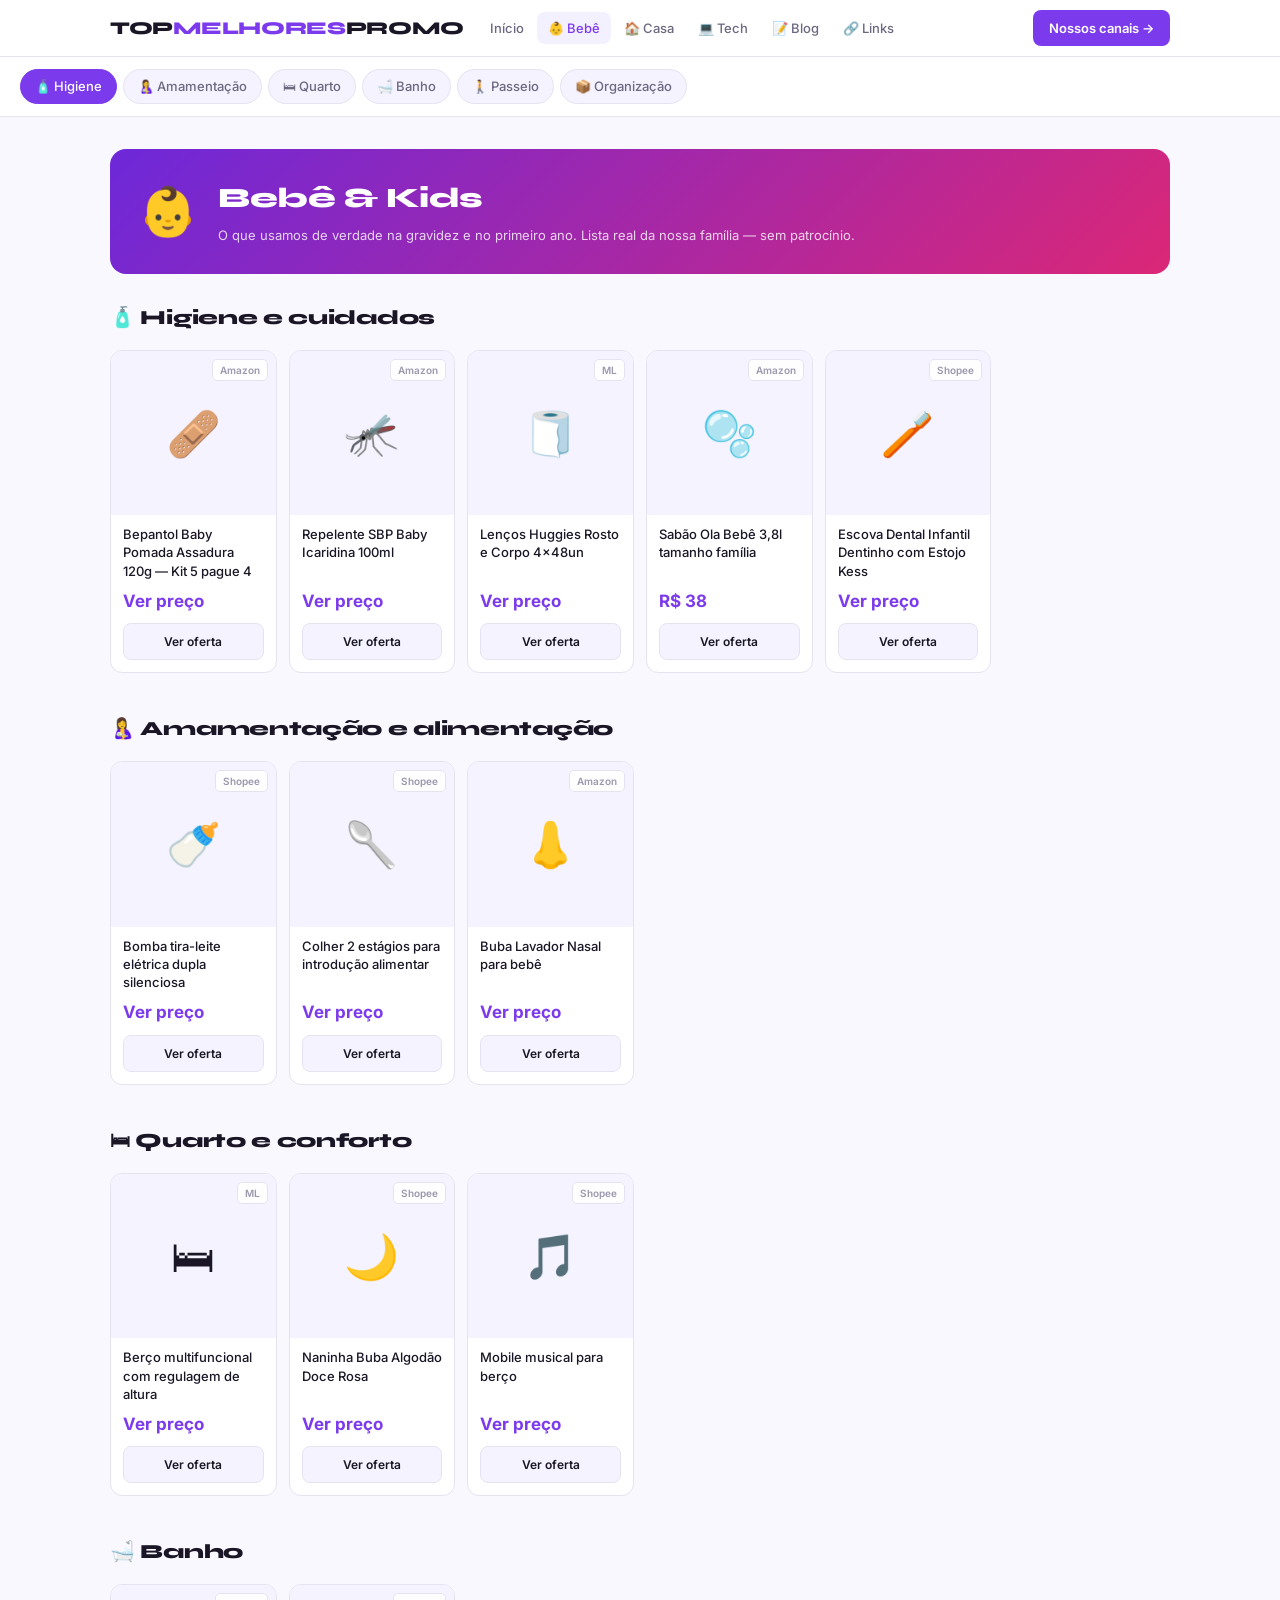
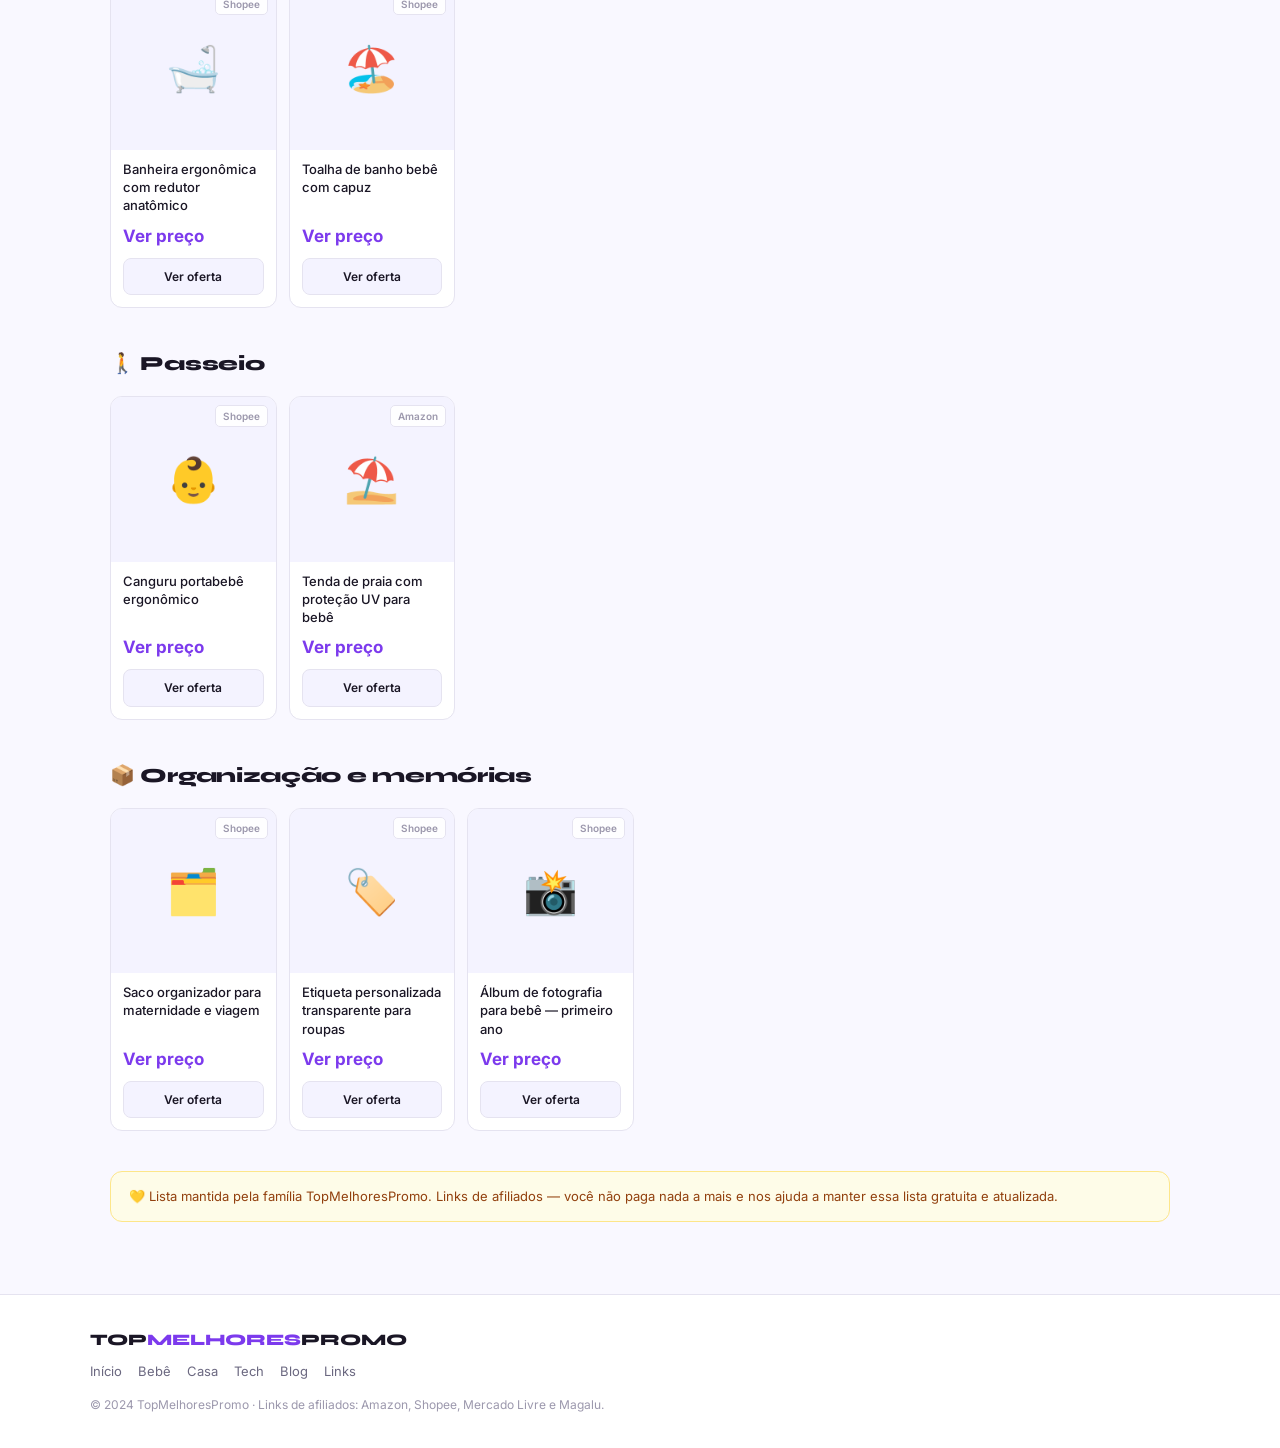
==== pages/baby.html @ 05510f20 "alterado alterado" ====
<!DOCTYPE html>
<html lang="pt-BR">
<head>
  <meta charset="UTF-8">
  <meta name="viewport" content="width=device-width, initial-scale=1.0">
  <title>Bebê &amp; Kids — TopMelhoresPromo</title>
  <meta name="description" content="Lista completa de produtos para bebê e crianças. O que usamos no primeiro ano — higiene, alimentação, quarto, passeio e mais com links de afiliados.">
  <link rel="canonical" href="https://topmelhorespromo.com.br/pages/baby.html">
  <link rel="stylesheet" href="../css/style.css">
</head>
<body>

<nav class="nav">
  <div class="nav-inner">
    <a href="../index.html" class="nav-logo">TOP<span>MELHORES</span>PROMO</a>
    <div class="nav-links">
      <a href="../index.html">Início</a>
      <a href="baby.html" class="active">👶 Bebê</a>
      <a href="casa.html">🏠 Casa</a>
      <a href="tech.html">💻 Tech</a>
      <a href="blog.html">📝 Blog</a>
      <a href="links.html">🔗 Links</a>
    </div>
    <div class="nav-spacer"></div>
    <a href="links.html" class="nav-cta">Nossos canais →</a>
  </div>
</nav>

<div class="segs">
  <a href="#higiene" class="seg on">🧴 Higiene</a>
  <a href="#amamentacao" class="seg">🤱 Amamentação</a>
  <a href="#quarto" class="seg">🛏 Quarto</a>
  <a href="#banho" class="seg">🛁 Banho</a>
  <a href="#passeio" class="seg">🚶 Passeio</a>
  <a href="#organizacao" class="seg">📦 Organização</a>
</div>

<main class="main">

  <div class="seg-banner" style="background:linear-gradient(135deg,#6d28d9,#db2777)">
    <div class="seg-banner-icon">👶</div>
    <div>
      <h1>Bebê &amp; Kids</h1>
      <p>O que usamos de verdade na gravidez e no primeiro ano. Lista real da nossa família — sem patrocínio.</p>
    </div>
  </div>

  <div id="higiene" class="sec-head"><h2 class="sec-title">🧴 Higiene e cuidados</h2></div>
  <div class="pgrid">
    <div class="pcard"><div class="pcard-img">🩹<span class="badge-mk">Amazon</span></div><div class="pcard-body"><div class="pcard-name">Bepantol Baby Pomada Assadura 120g — Kit 5 pague 4</div><div class="pcard-prices"><span class="pcard-price">Ver preço</span></div><a class="pcard-btn" href="LINK_AFILIADO_BEPANTOL" target="_blank" rel="nofollow sponsored">Ver oferta</a></div></div>
    <div class="pcard"><div class="pcard-img">🦟<span class="badge-mk">Amazon</span></div><div class="pcard-body"><div class="pcard-name">Repelente SBP Baby Icaridina 100ml</div><div class="pcard-prices"><span class="pcard-price">Ver preço</span></div><a class="pcard-btn" href="LINK_AFILIADO_SBP" target="_blank" rel="nofollow sponsored">Ver oferta</a></div></div>
    <div class="pcard"><div class="pcard-img">🧻<span class="badge-mk">ML</span></div><div class="pcard-body"><div class="pcard-name">Lenços Huggies Rosto e Corpo 4x48un</div><div class="pcard-prices"><span class="pcard-price">Ver preço</span></div><a class="pcard-btn" href="LINK_AFILIADO_HUGGIES" target="_blank" rel="nofollow sponsored">Ver oferta</a></div></div>
    <div class="pcard"><div class="pcard-img">🫧<span class="badge-mk">Amazon</span></div><div class="pcard-body"><div class="pcard-name">Sabão Ola Bebê 3,8l tamanho família</div><div class="pcard-prices"><span class="pcard-price">R$ 38</span></div><a class="pcard-btn" href="https://www.amazon.com.br/dp/B09GV1QKT6" target="_blank" rel="nofollow sponsored">Ver oferta</a></div></div>
    <div class="pcard"><div class="pcard-img">🪥<span class="badge-mk">Shopee</span></div><div class="pcard-body"><div class="pcard-name">Escova Dental Infantil Dentinho com Estojo Kess</div><div class="pcard-prices"><span class="pcard-price">Ver preço</span></div><a class="pcard-btn" href="LINK_AFILIADO_ESCOVA" target="_blank" rel="nofollow sponsored">Ver oferta</a></div></div>
  </div>

  <div id="amamentacao" class="sec-head" style="margin-top:8px"><h2 class="sec-title">🤱 Amamentação e alimentação</h2></div>
  <div class="pgrid">
    <div class="pcard"><div class="pcard-img">🍼<span class="badge-mk">Shopee</span></div><div class="pcard-body"><div class="pcard-name">Bomba tira-leite elétrica dupla silenciosa</div><div class="pcard-prices"><span class="pcard-price">Ver preço</span></div><a class="pcard-btn" href="LINK_AFILIADO_BOMBA" target="_blank" rel="nofollow sponsored">Ver oferta</a></div></div>
    <div class="pcard"><div class="pcard-img">🥄<span class="badge-mk">Shopee</span></div><div class="pcard-body"><div class="pcard-name">Colher 2 estágios para introdução alimentar</div><div class="pcard-prices"><span class="pcard-price">Ver preço</span></div><a class="pcard-btn" href="LINK_AFILIADO_COLHER" target="_blank" rel="nofollow sponsored">Ver oferta</a></div></div>
    <div class="pcard"><div class="pcard-img">👃<span class="badge-mk">Amazon</span></div><div class="pcard-body"><div class="pcard-name">Buba Lavador Nasal para bebê</div><div class="pcard-prices"><span class="pcard-price">Ver preço</span></div><a class="pcard-btn" href="LINK_AFILIADO_BUBA" target="_blank" rel="nofollow sponsored">Ver oferta</a></div></div>
  </div>

  <div id="quarto" class="sec-head" style="margin-top:8px"><h2 class="sec-title">🛏 Quarto e conforto</h2></div>
  <div class="pgrid">
    <div class="pcard"><div class="pcard-img">🛏<span class="badge-mk">ML</span></div><div class="pcard-body"><div class="pcard-name">Berço multifuncional com regulagem de altura</div><div class="pcard-prices"><span class="pcard-price">Ver preço</span></div><a class="pcard-btn" href="LINK_AFILIADO_BERCO" target="_blank" rel="nofollow sponsored">Ver oferta</a></div></div>
    <div class="pcard"><div class="pcard-img">🌙<span class="badge-mk">Shopee</span></div><div class="pcard-body"><div class="pcard-name">Naninha Buba Algodão Doce Rosa</div><div class="pcard-prices"><span class="pcard-price">Ver preço</span></div><a class="pcard-btn" href="LINK_AFILIADO_NANINHA" target="_blank" rel="nofollow sponsored">Ver oferta</a></div></div>
    <div class="pcard"><div class="pcard-img">🎵<span class="badge-mk">Shopee</span></div><div class="pcard-body"><div class="pcard-name">Mobile musical para berço</div><div class="pcard-prices"><span class="pcard-price">Ver preço</span></div><a class="pcard-btn" href="LINK_AFILIADO_MOBILE" target="_blank" rel="nofollow sponsored">Ver oferta</a></div></div>
  </div>

  <div id="banho" class="sec-head" style="margin-top:8px"><h2 class="sec-title">🛁 Banho</h2></div>
  <div class="pgrid">
    <div class="pcard"><div class="pcard-img">🛁<span class="badge-mk">Shopee</span></div><div class="pcard-body"><div class="pcard-name">Banheira ergonômica com redutor anatômico</div><div class="pcard-prices"><span class="pcard-price">Ver preço</span></div><a class="pcard-btn" href="LINK_AFILIADO_BANHEIRA" target="_blank" rel="nofollow sponsored">Ver oferta</a></div></div>
    <div class="pcard"><div class="pcard-img">🏖️<span class="badge-mk">Shopee</span></div><div class="pcard-body"><div class="pcard-name">Toalha de banho bebê com capuz</div><div class="pcard-prices"><span class="pcard-price">Ver preço</span></div><a class="pcard-btn" href="LINK_AFILIADO_TOALHA" target="_blank" rel="nofollow sponsored">Ver oferta</a></div></div>
  </div>

  <div id="passeio" class="sec-head" style="margin-top:8px"><h2 class="sec-title">🚶 Passeio</h2></div>
  <div class="pgrid">
    <div class="pcard"><div class="pcard-img">👶<span class="badge-mk">Shopee</span></div><div class="pcard-body"><div class="pcard-name">Canguru portabebê ergonômico</div><div class="pcard-prices"><span class="pcard-price">Ver preço</span></div><a class="pcard-btn" href="LINK_AFILIADO_CANGURU" target="_blank" rel="nofollow sponsored">Ver oferta</a></div></div>
    <div class="pcard"><div class="pcard-img">⛱️<span class="badge-mk">Amazon</span></div><div class="pcard-body"><div class="pcard-name">Tenda de praia com proteção UV para bebê</div><div class="pcard-prices"><span class="pcard-price">Ver preço</span></div><a class="pcard-btn" href="LINK_AFILIADO_TENDA" target="_blank" rel="nofollow sponsored">Ver oferta</a></div></div>
  </div>

  <div id="organizacao" class="sec-head" style="margin-top:8px"><h2 class="sec-title">📦 Organização e memórias</h2></div>
  <div class="pgrid">
    <div class="pcard"><div class="pcard-img">🗂️<span class="badge-mk">Shopee</span></div><div class="pcard-body"><div class="pcard-name">Saco organizador para maternidade e viagem</div><div class="pcard-prices"><span class="pcard-price">Ver preço</span></div><a class="pcard-btn" href="LINK_AFILIADO_SACO" target="_blank" rel="nofollow sponsored">Ver oferta</a></div></div>
    <div class="pcard"><div class="pcard-img">🏷️<span class="badge-mk">Shopee</span></div><div class="pcard-body"><div class="pcard-name">Etiqueta personalizada transparente para roupas</div><div class="pcard-prices"><span class="pcard-price">Ver preço</span></div><a class="pcard-btn" href="LINK_AFILIADO_ETIQUETA" target="_blank" rel="nofollow sponsored">Ver oferta</a></div></div>
    <div class="pcard"><div class="pcard-img">📸<span class="badge-mk">Shopee</span></div><div class="pcard-body"><div class="pcard-name">Álbum de fotografia para bebê — primeiro ano</div><div class="pcard-prices"><span class="pcard-price">Ver preço</span></div><a class="pcard-btn" href="LINK_AFILIADO_ALBUM" target="_blank" rel="nofollow sponsored">Ver oferta</a></div></div>
  </div>

  <div class="disclaimer">💛 Lista mantida pela família TopMelhoresPromo. Links de afiliados — você não paga nada a mais e nos ajuda a manter essa lista gratuita e atualizada.</div>

</main>

<footer class="footer">
  <div class="footer-inner">
    <div class="footer-logo">TOP<span>MELHORES</span>PROMO</div>
    <div class="footer-links">
      <a href="../index.html">Início</a><a href="baby.html">Bebê</a><a href="casa.html">Casa</a><a href="tech.html">Tech</a><a href="blog.html">Blog</a><a href="links.html">Links</a>
    </div>
    <div class="footer-disc">© 2024 TopMelhoresPromo · Links de afiliados: Amazon, Shopee, Mercado Livre e Magalu.</div>
  </div>
</footer>
</body>
</html>
---- css/style.css ----
@import url('https://fonts.googleapis.com/css2?family=Syne:wght@700;800&family=Inter:wght@400;500;600&display=swap');

:root {
  --accent: #7c3aed;
  --accent-h: #6d28d9;
  --accent-l: #a855f7;
  --bg: #f9f8ff;
  --surface: #ffffff;
  --surface2: #f4f3ff;
  --border: #e5e3f0;
  --border-h: #c4b5fd;
  --text: #1a1625;
  --text-2: #6b6880;
  --text-3: #9c98ad;
  --red: #dc2626;
  --radius: 12px;
  --shadow: 0 1px 3px rgba(0,0,0,.06), 0 4px 16px rgba(0,0,0,.06);
}

* { box-sizing: border-box; margin: 0; padding: 0; }
html { scroll-behavior: smooth; }
body { font-family: 'Inter', sans-serif; background: var(--bg); color: var(--text); font-size: 15px; line-height: 1.6; }
a { text-decoration: none; color: inherit; }
img { max-width: 100%; display: block; }

/* NAV */
.nav {
  position: sticky; top: 0; z-index: 100;
  background: rgba(255,255,255,.9); backdrop-filter: blur(12px);
  border-bottom: 1px solid var(--border);
}
.nav-inner {
  max-width: 1100px; margin: 0 auto;
  display: flex; align-items: center; gap: 8px;
  padding: 0 20px; height: 56px;
}
.nav-logo { font-family: 'Syne', sans-serif; font-size: 18px; font-weight: 800; letter-spacing: -0.3px; white-space: nowrap; }
.nav-logo span { color: var(--accent); }
.nav-links { display: flex; gap: 2px; margin-left: 8px; }
.nav-links a { font-size: 13px; font-weight: 500; color: var(--text-2); padding: 6px 11px; border-radius: 8px; transition: all .15s; white-space: nowrap; }
.nav-links a:hover { color: var(--text); background: var(--surface2); }
.nav-links a.active { color: var(--accent); background: #f3f0ff; }
.nav-spacer { flex: 1; }
.nav-cta { background: var(--accent); color: #fff; font-size: 13px; font-weight: 600; padding: 8px 16px; border-radius: 8px; border: none; cursor: pointer; white-space: nowrap; transition: background .15s; }
.nav-cta:hover { background: var(--accent-h); }

/* HERO */
.hero { background: var(--surface); border-bottom: 1px solid var(--border); padding: 64px 20px 56px; text-align: center; overflow: hidden; position: relative; }
.hero-glow { position: absolute; top: -80px; left: 50%; transform: translateX(-50%); width: 600px; height: 300px; background: radial-gradient(ellipse, #7c3aed14 0%, transparent 70%); pointer-events: none; }
.hero-pill { display: inline-flex; align-items: center; gap: 7px; background: var(--surface2); border: 1px solid var(--border); border-radius: 20px; padding: 5px 13px 5px 9px; font-size: 12px; font-weight: 500; color: var(--text-2); margin-bottom: 24px; }
.hero-pill-dot { width: 7px; height: 7px; border-radius: 50%; background: #22c55e; flex-shrink: 0; animation: pulse 2s infinite; }
@keyframes pulse { 0%,100%{opacity:1} 50%{opacity:.4} }
.hero h1 { font-family: 'Syne', sans-serif; font-size: clamp(32px, 7vw, 56px); font-weight: 800; line-height: 1.05; letter-spacing: -1px; margin-bottom: 16px; }
.hero h1 em { font-style: normal; color: var(--accent); }
.hero p { font-size: 16px; color: var(--text-2); max-width: 440px; margin: 0 auto 32px; }
.hero-btns { display: flex; gap: 10px; justify-content: center; flex-wrap: wrap; }
.btn-p { background: var(--accent); color: #fff; font-size: 14px; font-weight: 600; padding: 12px 24px; border-radius: 10px; border: none; cursor: pointer; transition: background .15s; box-shadow: 0 4px 14px rgba(124,58,237,.35); }
.btn-p:hover { background: var(--accent-h); }
.btn-s { background: var(--surface); color: var(--text); font-size: 14px; font-weight: 500; padding: 12px 24px; border-radius: 10px; border: 1px solid var(--border); cursor: pointer; transition: all .15s; }
.btn-s:hover { border-color: var(--border-h); background: var(--surface2); }

/* SEGMENTOS */
.segs { background: var(--surface); border-bottom: 1px solid var(--border); padding: 12px 20px; display: flex; gap: 6px; overflow-x: auto; scrollbar-width: none; }
.segs::-webkit-scrollbar { display: none; }
.seg { display: flex; align-items: center; gap: 6px; font-size: 13px; font-weight: 500; white-space: nowrap; padding: 6px 14px; border-radius: 20px; background: var(--surface2); border: 1px solid var(--border); color: var(--text-2); cursor: pointer; transition: all .15s; text-decoration: none; }
.seg:hover { border-color: var(--border-h); color: var(--text); }
.seg.on { background: var(--accent); border-color: var(--accent); color: #fff; }

/* MAIN */
.main { max-width: 1100px; margin: 0 auto; padding: 32px 20px; }
.sec-head { display: flex; align-items: center; justify-content: space-between; margin-bottom: 16px; }
.sec-title { font-family: 'Syne', sans-serif; font-size: 20px; font-weight: 800; letter-spacing: -0.3px; }
.sec-more { font-size: 13px; font-weight: 500; color: var(--accent); }
.sec-more:hover { text-decoration: underline; }

/* PRODUTO GRID */
.pgrid { display: grid; grid-template-columns: repeat(auto-fill, minmax(160px, 1fr)); gap: 12px; margin-bottom: 40px; }
.pcard { background: var(--surface); border: 1px solid var(--border); border-radius: var(--radius); overflow: hidden; transition: border-color .15s, transform .15s, box-shadow .15s; display: flex; flex-direction: column; }
.pcard:hover { border-color: var(--border-h); transform: translateY(-3px); box-shadow: var(--shadow); }
.pcard-img { aspect-ratio: 1; background: var(--surface2); display: flex; align-items: center; justify-content: center; font-size: 44px; position: relative; }
.pcard-img img { width: 100%; height: 100%; object-fit: cover; }
.badge-off { position: absolute; top: 8px; left: 8px; background: var(--red); color: #fff; font-size: 10px; font-weight: 700; padding: 2px 7px; border-radius: 5px; }
.badge-mk { position: absolute; top: 8px; right: 8px; font-size: 10px; font-weight: 600; color: var(--text-3); background: rgba(255,255,255,.9); padding: 2px 7px; border-radius: 5px; border: 1px solid var(--border); }
.pcard-body { padding: 10px 12px 12px; flex: 1; display: flex; flex-direction: column; }
.pcard-name { font-size: 13px; font-weight: 500; line-height: 1.4; color: var(--text); flex: 1; }
.pcard-prices { display: flex; align-items: baseline; gap: 6px; margin: 8px 0; }
.pcard-price { font-size: 17px; font-weight: 700; color: var(--accent); }
.pcard-old { font-size: 12px; color: var(--text-3); text-decoration: line-through; }
.pcard-btn { display: block; text-align: center; background: var(--surface2); border: 1px solid var(--border); border-radius: 8px; font-size: 12px; font-weight: 600; color: var(--text); padding: 8px; transition: all .15s; }
.pcard-btn:hover { background: var(--accent); border-color: var(--accent); color: #fff; }

/* BLOG */
.bgrid { display: grid; grid-template-columns: repeat(auto-fill, minmax(220px, 1fr)); gap: 12px; margin-bottom: 40px; }
.bcard { background: var(--surface); border: 1px solid var(--border); border-radius: var(--radius); overflow: hidden; transition: border-color .15s, transform .15s; display: flex; flex-direction: column; }
.bcard:hover { border-color: var(--border-h); transform: translateY(-3px); }
.bcard-cover { height: 100px; display: flex; align-items: center; justify-content: center; font-size: 40px; position: relative; }
.bcard-tag { position: absolute; bottom: 8px; left: 10px; font-size: 10px; font-weight: 600; padding: 3px 9px; border-radius: 20px; background: rgba(0,0,0,.45); color: #fff; }
.bcard-body { padding: 14px; flex: 1; display: flex; flex-direction: column; gap: 5px; }
.bcard-title { font-size: 14px; font-weight: 600; line-height: 1.4; color: var(--text); }
.bcard-excerpt { font-size: 12px; color: var(--text-2); line-height: 1.5; flex: 1; }
.bcard-more { font-size: 12px; font-weight: 600; color: var(--accent); margin-top: 8px; }

/* CANAIS */
.cgrid { display: grid; grid-template-columns: repeat(auto-fill, minmax(220px, 1fr)); gap: 8px; margin-bottom: 40px; }
.ccard { display: flex; align-items: center; gap: 12px; padding: 14px 16px; border-radius: var(--radius); background: var(--surface); border: 1px solid var(--border); transition: border-color .15s, transform .15s; cursor: pointer; }
.ccard:hover { border-color: var(--border-h); transform: translateY(-2px); }
.ccard-icon { width: 40px; height: 40px; border-radius: 10px; display: flex; align-items: center; justify-content: center; font-size: 20px; flex-shrink: 0; }
.ccard-name { font-size: 14px; font-weight: 600; color: var(--text); }
.ccard-sub { font-size: 12px; color: var(--text-2); margin-top: 1px; }
.ccard-arr { margin-left: auto; color: var(--text-3); font-size: 16px; }

/* DISCLAIMER */
.disclaimer { background: #fefce8; border: 1px solid #fde68a; border-radius: var(--radius); padding: 14px 18px; font-size: 13px; color: #92400e; line-height: 1.6; margin-bottom: 40px; }

/* SEGMENT BANNER */
.seg-banner { border-radius: 16px; padding: 24px 28px; display: flex; align-items: center; gap: 20px; margin-bottom: 28px; color: #fff; }
.seg-banner-icon { font-size: 48px; flex-shrink: 0; }
.seg-banner h1 { font-family: 'Syne', sans-serif; font-size: 28px; font-weight: 800; letter-spacing: -0.5px; }
.seg-banner p { font-size: 13px; opacity: .8; margin-top: 4px; }

/* LINKS PAGE */
.links-hero { background: var(--surface); border-bottom: 1px solid var(--border); padding: 48px 20px; text-align: center; }
.links-hero h1 { font-family: 'Syne', sans-serif; font-size: 36px; font-weight: 800; letter-spacing: -0.5px; margin-bottom: 8px; }
.links-hero h1 span { color: var(--accent); }
.links-hero p { color: var(--text-2); font-size: 14px; }
.links-wrap { max-width: 520px; margin: 0 auto; padding: 24px 20px; display: flex; flex-direction: column; gap: 8px; }
.link-label { font-size: 11px; font-weight: 700; text-transform: uppercase; letter-spacing: .1em; color: var(--text-3); margin: 16px 0 4px; }
.lcard { display: flex; align-items: center; gap: 14px; padding: 14px 18px; border-radius: var(--radius); background: var(--surface); border: 1px solid var(--border); transition: border-color .15s, transform .15s; text-decoration: none; }
.lcard:hover { border-color: var(--border-h); transform: translateY(-2px); }
.lcard-icon { font-size: 28px; flex-shrink: 0; }
.lcard-title { font-size: 14px; font-weight: 600; color: var(--text); }
.lcard-sub { font-size: 12px; color: var(--text-2); margin-top: 1px; }
.lcard-arr { margin-left: auto; color: var(--text-3); font-size: 16px; }
.aff-grid { display: grid; grid-template-columns: repeat(auto-fill, minmax(100px,1fr)); gap: 8px; margin: 20px 0; }
.aff-item { background: var(--surface); border: 1px solid var(--border); border-radius: 10px; padding: 12px 8px; text-align: center; font-size: 12px; font-weight: 500; color: var(--text-2); }
.aff-icon { font-size: 22px; margin-bottom: 4px; }

/* BLOG PAGE */
.blog-post { background: var(--surface); border: 1px solid var(--border); border-radius: 16px; overflow: hidden; margin-bottom: 16px; }
.blog-post-cover { height: 120px; display: flex; align-items: center; justify-content: center; font-size: 48px; }
.blog-post-body { padding: 20px 24px; }
.blog-post-tag { display: inline-block; font-size: 11px; font-weight: 600; text-transform: uppercase; letter-spacing: .06em; padding: 3px 10px; border-radius: 20px; background: #f3f0ff; color: var(--accent); margin-bottom: 10px; }
.blog-post-title { font-family: 'Syne', sans-serif; font-size: 20px; font-weight: 800; line-height: 1.3; margin-bottom: 10px; }
.blog-post-excerpt { font-size: 14px; color: var(--text-2); line-height: 1.7; margin-bottom: 16px; }
.blog-post-read { font-size: 13px; font-weight: 600; color: var(--accent); }
.blog-post-read:hover { text-decoration: underline; }

/* FOOTER */
.footer { background: var(--surface); border-top: 1px solid var(--border); padding: 32px 20px; }
.footer-inner { max-width: 1100px; margin: 0 auto; }
.footer-logo { font-family: 'Syne', sans-serif; font-size: 16px; font-weight: 800; margin-bottom: 8px; }
.footer-logo span { color: var(--accent); }
.footer-links { display: flex; gap: 16px; flex-wrap: wrap; margin-bottom: 14px; }
.footer-links a { font-size: 13px; color: var(--text-2); }
.footer-links a:hover { color: var(--text); }
.footer-disc { font-size: 12px; color: var(--text-3); line-height: 1.7; max-width: 600px; }

/* RESPONSIVE */
@media (max-width: 640px) {
  .nav-links { display: none; }
  .hero { padding: 40px 16px 36px; }
  .pgrid { grid-template-columns: repeat(2, 1fr); }
  .seg-banner { flex-direction: column; text-align: center; padding: 20px; }
  .seg-banner h1 { font-size: 22px; }
}
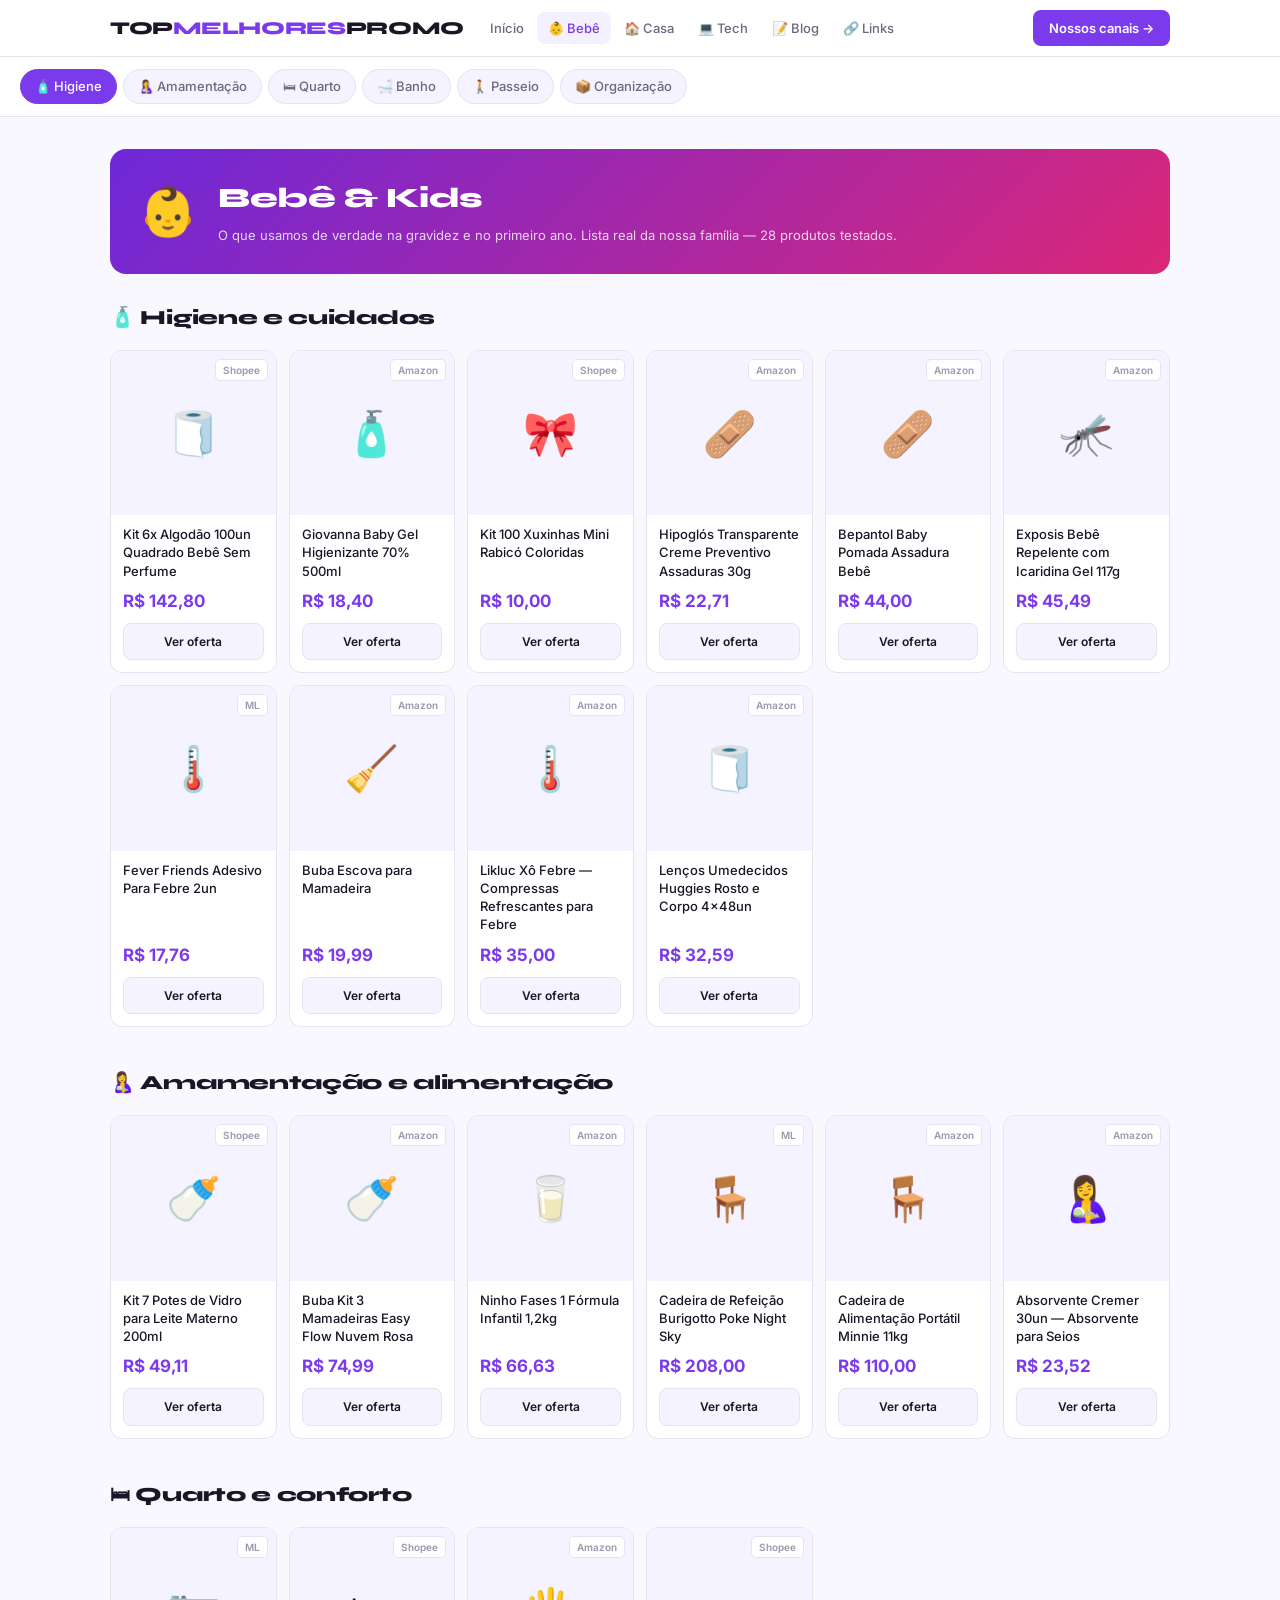
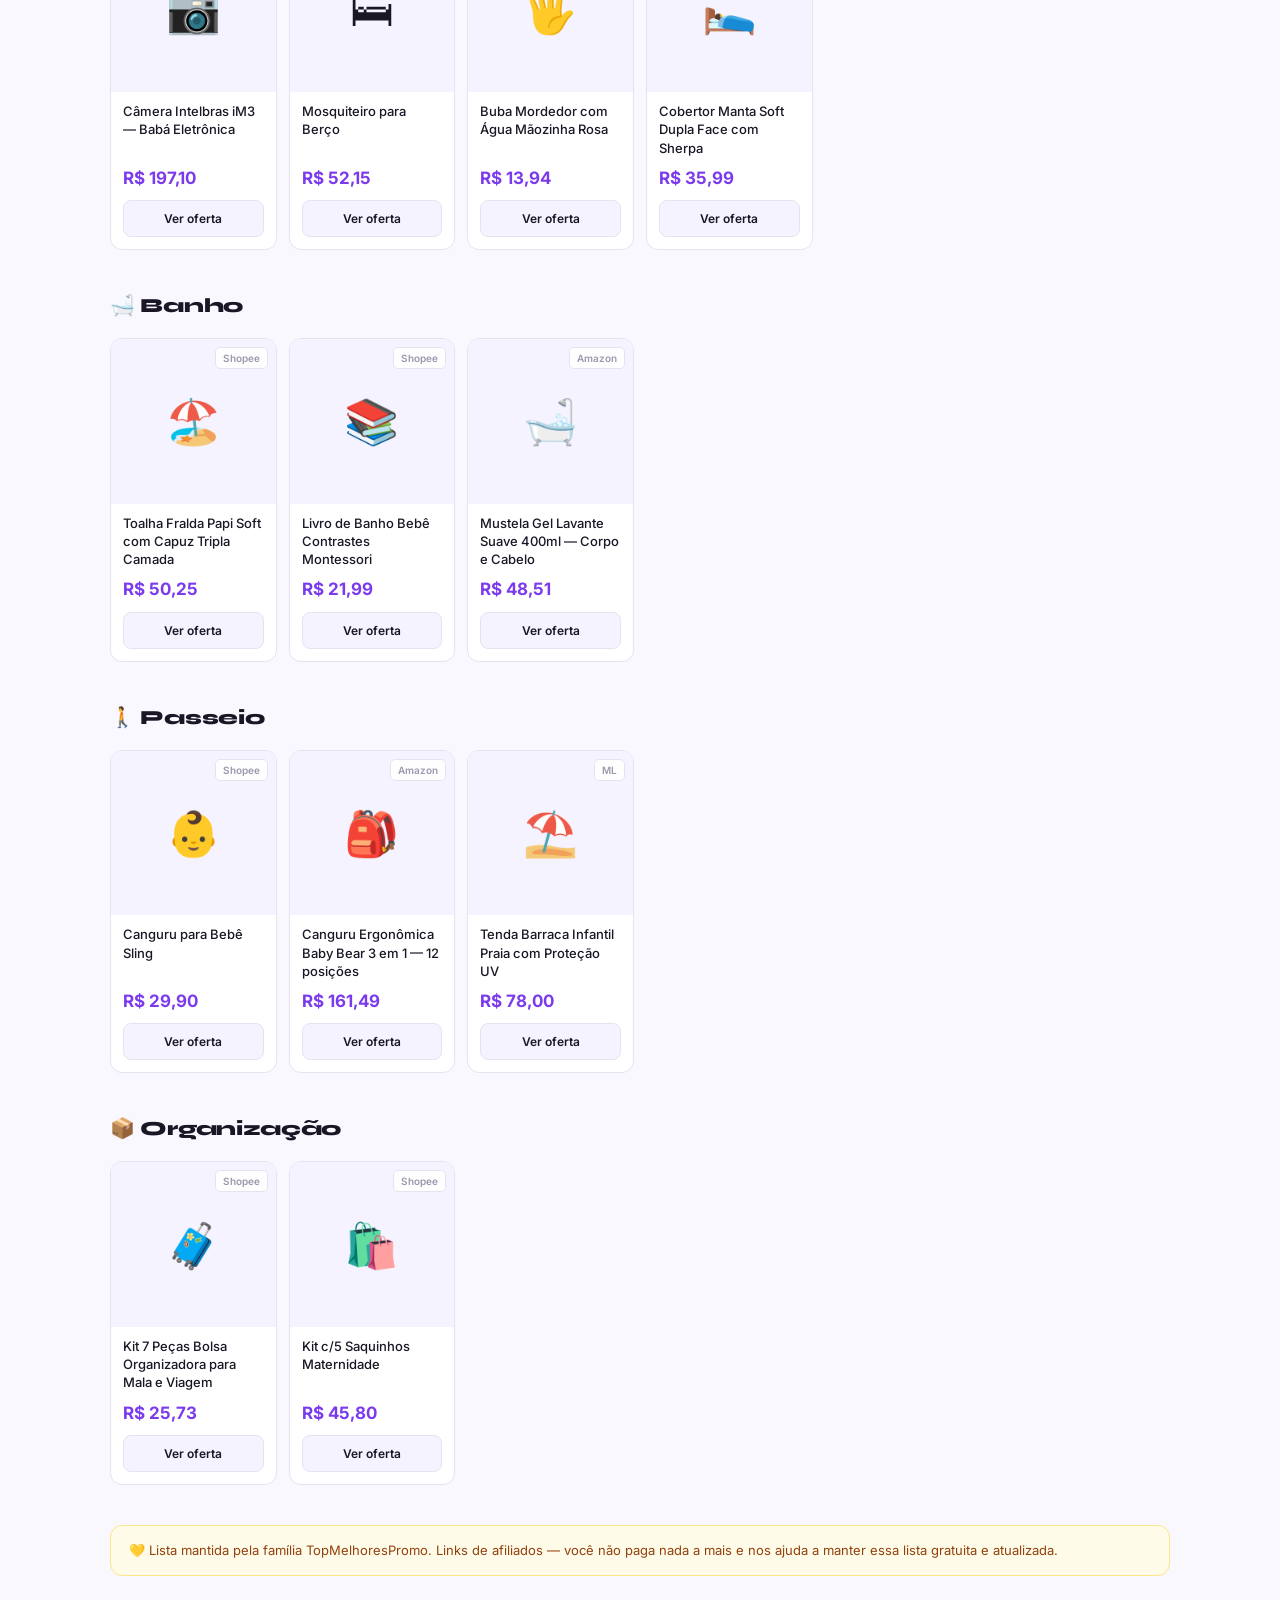
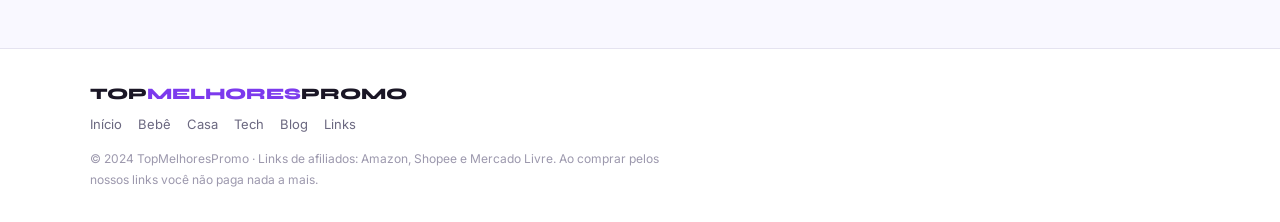
==== commit a8c16f5d: "updatede de links links de afiliados inseridos" ====
--- a/pages/baby.html
+++ b/pages/baby.html
@@ -1,104 +1,284 @@
 <!DOCTYPE html>
 <html lang="pt-BR">
 <head>
-  <meta charset="UTF-8">
-  <meta name="viewport" content="width=device-width, initial-scale=1.0">
+  <meta charset="UTF-8"><meta name="viewport" content="width=device-width, initial-scale=1.0">
   <title>Bebê &amp; Kids — TopMelhoresPromo</title>
-  <meta name="description" content="Lista completa de produtos para bebê e crianças. O que usamos no primeiro ano — higiene, alimentação, quarto, passeio e mais com links de afiliados.">
+  <meta name="description" content="28 produtos para bebê testados pela nossa família — higiene, amamentação, quarto, banho, passeio e organização com links de afiliados.">
   <link rel="canonical" href="https://topmelhorespromo.com.br/pages/baby.html">
   <link rel="stylesheet" href="../css/style.css">
 </head>
 <body>
-
-<nav class="nav">
-  <div class="nav-inner">
-    <a href="../index.html" class="nav-logo">TOP<span>MELHORES</span>PROMO</a>
-    <div class="nav-links">
-      <a href="../index.html">Início</a>
-      <a href="baby.html" class="active">👶 Bebê</a>
-      <a href="casa.html">🏠 Casa</a>
-      <a href="tech.html">💻 Tech</a>
-      <a href="blog.html">📝 Blog</a>
-      <a href="links.html">🔗 Links</a>
-    </div>
-    <div class="nav-spacer"></div>
-    <a href="links.html" class="nav-cta">Nossos canais →</a>
-  </div>
-</nav>
-
+<nav class="nav"><div class="nav-inner">
+  <a href="../index.html" class="nav-logo">TOP<span>MELHORES</span>PROMO</a>
+  <div class="nav-links"><a href="../index.html">Início</a><a href="baby.html" class="active">👶 Bebê</a><a href="casa.html">🏠 Casa</a><a href="tech.html">💻 Tech</a><a href="blog.html">📝 Blog</a><a href="links.html">🔗 Links</a></div>
+  <div class="nav-spacer"></div><a href="links.html" class="nav-cta">Nossos canais →</a>
+</div></nav>
 <div class="segs">
   <a href="#higiene" class="seg on">🧴 Higiene</a>
-  <a href="#amamentacao" class="seg">🤱 Amamentação</a>
+  <a href="#amamentação" class="seg">🤱 Amamentação</a>
   <a href="#quarto" class="seg">🛏 Quarto</a>
   <a href="#banho" class="seg">🛁 Banho</a>
   <a href="#passeio" class="seg">🚶 Passeio</a>
-  <a href="#organizacao" class="seg">📦 Organização</a>
+  <a href="#organização" class="seg">📦 Organização</a>
 </div>
-
 <main class="main">
-
   <div class="seg-banner" style="background:linear-gradient(135deg,#6d28d9,#db2777)">
     <div class="seg-banner-icon">👶</div>
-    <div>
-      <h1>Bebê &amp; Kids</h1>
-      <p>O que usamos de verdade na gravidez e no primeiro ano. Lista real da nossa família — sem patrocínio.</p>
-    </div>
-  </div>
-
-  <div id="higiene" class="sec-head"><h2 class="sec-title">🧴 Higiene e cuidados</h2></div>
-  <div class="pgrid">
-    <div class="pcard"><div class="pcard-img">🩹<span class="badge-mk">Amazon</span></div><div class="pcard-body"><div class="pcard-name">Bepantol Baby Pomada Assadura 120g — Kit 5 pague 4</div><div class="pcard-prices"><span class="pcard-price">Ver preço</span></div><a class="pcard-btn" href="LINK_AFILIADO_BEPANTOL" target="_blank" rel="nofollow sponsored">Ver oferta</a></div></div>
-    <div class="pcard"><div class="pcard-img">🦟<span class="badge-mk">Amazon</span></div><div class="pcard-body"><div class="pcard-name">Repelente SBP Baby Icaridina 100ml</div><div class="pcard-prices"><span class="pcard-price">Ver preço</span></div><a class="pcard-btn" href="LINK_AFILIADO_SBP" target="_blank" rel="nofollow sponsored">Ver oferta</a></div></div>
-    <div class="pcard"><div class="pcard-img">🧻<span class="badge-mk">ML</span></div><div class="pcard-body"><div class="pcard-name">Lenços Huggies Rosto e Corpo 4x48un</div><div class="pcard-prices"><span class="pcard-price">Ver preço</span></div><a class="pcard-btn" href="LINK_AFILIADO_HUGGIES" target="_blank" rel="nofollow sponsored">Ver oferta</a></div></div>
-    <div class="pcard"><div class="pcard-img">🫧<span class="badge-mk">Amazon</span></div><div class="pcard-body"><div class="pcard-name">Sabão Ola Bebê 3,8l tamanho família</div><div class="pcard-prices"><span class="pcard-price">R$ 38</span></div><a class="pcard-btn" href="https://www.amazon.com.br/dp/B09GV1QKT6" target="_blank" rel="nofollow sponsored">Ver oferta</a></div></div>
-    <div class="pcard"><div class="pcard-img">🪥<span class="badge-mk">Shopee</span></div><div class="pcard-body"><div class="pcard-name">Escova Dental Infantil Dentinho com Estojo Kess</div><div class="pcard-prices"><span class="pcard-price">Ver preço</span></div><a class="pcard-btn" href="LINK_AFILIADO_ESCOVA" target="_blank" rel="nofollow sponsored">Ver oferta</a></div></div>
-  </div>
-
-  <div id="amamentacao" class="sec-head" style="margin-top:8px"><h2 class="sec-title">🤱 Amamentação e alimentação</h2></div>
-  <div class="pgrid">
-    <div class="pcard"><div class="pcard-img">🍼<span class="badge-mk">Shopee</span></div><div class="pcard-body"><div class="pcard-name">Bomba tira-leite elétrica dupla silenciosa</div><div class="pcard-prices"><span class="pcard-price">Ver preço</span></div><a class="pcard-btn" href="LINK_AFILIADO_BOMBA" target="_blank" rel="nofollow sponsored">Ver oferta</a></div></div>
-    <div class="pcard"><div class="pcard-img">🥄<span class="badge-mk">Shopee</span></div><div class="pcard-body"><div class="pcard-name">Colher 2 estágios para introdução alimentar</div><div class="pcard-prices"><span class="pcard-price">Ver preço</span></div><a class="pcard-btn" href="LINK_AFILIADO_COLHER" target="_blank" rel="nofollow sponsored">Ver oferta</a></div></div>
-    <div class="pcard"><div class="pcard-img">👃<span class="badge-mk">Amazon</span></div><div class="pcard-body"><div class="pcard-name">Buba Lavador Nasal para bebê</div><div class="pcard-prices"><span class="pcard-price">Ver preço</span></div><a class="pcard-btn" href="LINK_AFILIADO_BUBA" target="_blank" rel="nofollow sponsored">Ver oferta</a></div></div>
+    <div><h1>Bebê &amp; Kids</h1><p>O que usamos de verdade na gravidez e no primeiro ano. Lista real da nossa família — 28 produtos testados.</p></div>
+  </div>
+
+  <div id="higiene" class="sec-head" style="margin-top:8px"><h2 class="sec-title">🧴 Higiene e cuidados</h2></div>
+  <div class="pgrid">
+      <div class="pcard">
+        <div class="pcard-img">🧻<span class="badge-mk">Shopee</span></div>
+        <div class="pcard-body">
+          <div class="pcard-name">Kit 6x Algodão 100un Quadrado Bebê Sem Perfume</div>
+          <div class="pcard-prices"><span class="pcard-price">R$ 142,80</span></div>
+          <a class="pcard-btn" href="https://s.shopee.com.br/8V5M9Ya9Sx" target="_blank" rel="nofollow sponsored">Ver oferta</a>
+        </div>
+      </div>
+      <div class="pcard">
+        <div class="pcard-img">🧴<span class="badge-mk">Amazon</span></div>
+        <div class="pcard-body">
+          <div class="pcard-name">Giovanna Baby Gel Higienizante 70% 500ml</div>
+          <div class="pcard-prices"><span class="pcard-price">R$ 18,40</span></div>
+          <a class="pcard-btn" href="https://link.amazon/B017nrLQr" target="_blank" rel="nofollow sponsored">Ver oferta</a>
+        </div>
+      </div>
+      <div class="pcard">
+        <div class="pcard-img">🎀<span class="badge-mk">Shopee</span></div>
+        <div class="pcard-body">
+          <div class="pcard-name">Kit 100 Xuxinhas Mini Rabicó Coloridas</div>
+          <div class="pcard-prices"><span class="pcard-price">R$ 10,00</span></div>
+          <a class="pcard-btn" href="https://s.shopee.com.br/1qYbwcxU4Z" target="_blank" rel="nofollow sponsored">Ver oferta</a>
+        </div>
+      </div>
+      <div class="pcard">
+        <div class="pcard-img">🩹<span class="badge-mk">Amazon</span></div>
+        <div class="pcard-body">
+          <div class="pcard-name">Hipoglós Transparente Creme Preventivo Assaduras 30g</div>
+          <div class="pcard-prices"><span class="pcard-price">R$ 22,71</span></div>
+          <a class="pcard-btn" href="https://link.amazon/B0aITXxhF" target="_blank" rel="nofollow sponsored">Ver oferta</a>
+        </div>
+      </div>
+      <div class="pcard">
+        <div class="pcard-img">🩹<span class="badge-mk">Amazon</span></div>
+        <div class="pcard-body">
+          <div class="pcard-name">Bepantol Baby Pomada Assadura Bebê</div>
+          <div class="pcard-prices"><span class="pcard-price">R$ 44,00</span></div>
+          <a class="pcard-btn" href="https://link.amazon/B0dpmmwUA" target="_blank" rel="nofollow sponsored">Ver oferta</a>
+        </div>
+      </div>
+      <div class="pcard">
+        <div class="pcard-img">🦟<span class="badge-mk">Amazon</span></div>
+        <div class="pcard-body">
+          <div class="pcard-name">Exposis Bebê Repelente com Icaridina Gel 117g</div>
+          <div class="pcard-prices"><span class="pcard-price">R$ 45,49</span></div>
+          <a class="pcard-btn" href="https://link.amazon/B04RXjRfU" target="_blank" rel="nofollow sponsored">Ver oferta</a>
+        </div>
+      </div>
+      <div class="pcard">
+        <div class="pcard-img">🌡️<span class="badge-mk">ML</span></div>
+        <div class="pcard-body">
+          <div class="pcard-name">Fever Friends Adesivo Para Febre 2un</div>
+          <div class="pcard-prices"><span class="pcard-price">R$ 17,76</span></div>
+          <a class="pcard-btn" href="https://meli.la/1vd9BGW" target="_blank" rel="nofollow sponsored">Ver oferta</a>
+        </div>
+      </div>
+      <div class="pcard">
+        <div class="pcard-img">🧹<span class="badge-mk">Amazon</span></div>
+        <div class="pcard-body">
+          <div class="pcard-name">Buba Escova para Mamadeira</div>
+          <div class="pcard-prices"><span class="pcard-price">R$ 19,99</span></div>
+          <a class="pcard-btn" href="https://link.amazon/B03HEgSrL" target="_blank" rel="nofollow sponsored">Ver oferta</a>
+        </div>
+      </div>
+      <div class="pcard">
+        <div class="pcard-img">🌡️<span class="badge-mk">Amazon</span></div>
+        <div class="pcard-body">
+          <div class="pcard-name">Likluc Xô Febre — Compressas Refrescantes para Febre</div>
+          <div class="pcard-prices"><span class="pcard-price">R$ 35,00</span></div>
+          <a class="pcard-btn" href="https://link.amazon/B0gAOCHK2" target="_blank" rel="nofollow sponsored">Ver oferta</a>
+        </div>
+      </div>
+      <div class="pcard">
+        <div class="pcard-img">🧻<span class="badge-mk">Amazon</span></div>
+        <div class="pcard-body">
+          <div class="pcard-name">Lenços Umedecidos Huggies Rosto e Corpo 4x48un</div>
+          <div class="pcard-prices"><span class="pcard-price">R$ 32,59</span></div>
+          <a class="pcard-btn" href="https://link.amazon/B06BDOJog" target="_blank" rel="nofollow sponsored">Ver oferta</a>
+        </div>
+      </div>
+  </div>
+
+  <div id="amamentação" class="sec-head" style="margin-top:8px"><h2 class="sec-title">🤱 Amamentação e alimentação</h2></div>
+  <div class="pgrid">
+      <div class="pcard">
+        <div class="pcard-img">🍼<span class="badge-mk">Shopee</span></div>
+        <div class="pcard-body">
+          <div class="pcard-name">Kit 7 Potes de Vidro para Leite Materno 200ml</div>
+          <div class="pcard-prices"><span class="pcard-price">R$ 49,11</span></div>
+          <a class="pcard-btn" href="https://s.shopee.com.br/8KlvwIL1PR" target="_blank" rel="nofollow sponsored">Ver oferta</a>
+        </div>
+      </div>
+      <div class="pcard">
+        <div class="pcard-img">🍼<span class="badge-mk">Amazon</span></div>
+        <div class="pcard-body">
+          <div class="pcard-name">Buba Kit 3 Mamadeiras Easy Flow Nuvem Rosa</div>
+          <div class="pcard-prices"><span class="pcard-price">R$ 74,99</span></div>
+          <a class="pcard-btn" href="https://link.amazon/B0eMRw4Cp" target="_blank" rel="nofollow sponsored">Ver oferta</a>
+        </div>
+      </div>
+      <div class="pcard">
+        <div class="pcard-img">🥛<span class="badge-mk">Amazon</span></div>
+        <div class="pcard-body">
+          <div class="pcard-name">Ninho Fases 1 Fórmula Infantil 1,2kg</div>
+          <div class="pcard-prices"><span class="pcard-price">R$ 66,63</span></div>
+          <a class="pcard-btn" href="https://link.amazon/B02eQcIh2" target="_blank" rel="nofollow sponsored">Ver oferta</a>
+        </div>
+      </div>
+      <div class="pcard">
+        <div class="pcard-img">🪑<span class="badge-mk">ML</span></div>
+        <div class="pcard-body">
+          <div class="pcard-name">Cadeira de Refeição Burigotto Poke Night Sky</div>
+          <div class="pcard-prices"><span class="pcard-price">R$ 208,00</span></div>
+          <a class="pcard-btn" href="https://meli.la/1BgqKci" target="_blank" rel="nofollow sponsored">Ver oferta</a>
+        </div>
+      </div>
+      <div class="pcard">
+        <div class="pcard-img">🪑<span class="badge-mk">Amazon</span></div>
+        <div class="pcard-body">
+          <div class="pcard-name">Cadeira de Alimentação Portátil Minnie 11kg</div>
+          <div class="pcard-prices"><span class="pcard-price">R$ 110,00</span></div>
+          <a class="pcard-btn" href="https://link.amazon/B07mKdWXY" target="_blank" rel="nofollow sponsored">Ver oferta</a>
+        </div>
+      </div>
+      <div class="pcard">
+        <div class="pcard-img">🤱<span class="badge-mk">Amazon</span></div>
+        <div class="pcard-body">
+          <div class="pcard-name">Absorvente Cremer 30un — Absorvente para Seios</div>
+          <div class="pcard-prices"><span class="pcard-price">R$ 23,52</span></div>
+          <a class="pcard-btn" href="https://link.amazon/B0bXcJyOZ" target="_blank" rel="nofollow sponsored">Ver oferta</a>
+        </div>
+      </div>
   </div>
 
   <div id="quarto" class="sec-head" style="margin-top:8px"><h2 class="sec-title">🛏 Quarto e conforto</h2></div>
   <div class="pgrid">
-    <div class="pcard"><div class="pcard-img">🛏<span class="badge-mk">ML</span></div><div class="pcard-body"><div class="pcard-name">Berço multifuncional com regulagem de altura</div><div class="pcard-prices"><span class="pcard-price">Ver preço</span></div><a class="pcard-btn" href="LINK_AFILIADO_BERCO" target="_blank" rel="nofollow sponsored">Ver oferta</a></div></div>
-    <div class="pcard"><div class="pcard-img">🌙<span class="badge-mk">Shopee</span></div><div class="pcard-body"><div class="pcard-name">Naninha Buba Algodão Doce Rosa</div><div class="pcard-prices"><span class="pcard-price">Ver preço</span></div><a class="pcard-btn" href="LINK_AFILIADO_NANINHA" target="_blank" rel="nofollow sponsored">Ver oferta</a></div></div>
-    <div class="pcard"><div class="pcard-img">🎵<span class="badge-mk">Shopee</span></div><div class="pcard-body"><div class="pcard-name">Mobile musical para berço</div><div class="pcard-prices"><span class="pcard-price">Ver preço</span></div><a class="pcard-btn" href="LINK_AFILIADO_MOBILE" target="_blank" rel="nofollow sponsored">Ver oferta</a></div></div>
+      <div class="pcard">
+        <div class="pcard-img">📷<span class="badge-mk">ML</span></div>
+        <div class="pcard-body">
+          <div class="pcard-name">Câmera Intelbras iM3 — Babá Eletrônica</div>
+          <div class="pcard-prices"><span class="pcard-price">R$ 197,10</span></div>
+          <a class="pcard-btn" href="https://meli.la/2tUMVG1" target="_blank" rel="nofollow sponsored">Ver oferta</a>
+        </div>
+      </div>
+      <div class="pcard">
+        <div class="pcard-img">🛏<span class="badge-mk">Shopee</span></div>
+        <div class="pcard-body">
+          <div class="pcard-name">Mosquiteiro para Berço</div>
+          <div class="pcard-prices"><span class="pcard-price">R$ 52,15</span></div>
+          <a class="pcard-btn" href="https://s.shopee.com.br/8ASVjwHqk1" target="_blank" rel="nofollow sponsored">Ver oferta</a>
+        </div>
+      </div>
+      <div class="pcard">
+        <div class="pcard-img">🖐️<span class="badge-mk">Amazon</span></div>
+        <div class="pcard-body">
+          <div class="pcard-name">Buba Mordedor com Água Mãozinha Rosa</div>
+          <div class="pcard-prices"><span class="pcard-price">R$ 13,94</span></div>
+          <a class="pcard-btn" href="https://link.amazon/B0e1wWayk" target="_blank" rel="nofollow sponsored">Ver oferta</a>
+        </div>
+      </div>
+      <div class="pcard">
+        <div class="pcard-img">🛌<span class="badge-mk">Shopee</span></div>
+        <div class="pcard-body">
+          <div class="pcard-name">Cobertor Manta Soft Dupla Face com Sherpa</div>
+          <div class="pcard-prices"><span class="pcard-price">R$ 35,99</span></div>
+          <a class="pcard-btn" href="https://s.shopee.com.br/4qC3lfQc4H" target="_blank" rel="nofollow sponsored">Ver oferta</a>
+        </div>
+      </div>
   </div>
 
   <div id="banho" class="sec-head" style="margin-top:8px"><h2 class="sec-title">🛁 Banho</h2></div>
   <div class="pgrid">
-    <div class="pcard"><div class="pcard-img">🛁<span class="badge-mk">Shopee</span></div><div class="pcard-body"><div class="pcard-name">Banheira ergonômica com redutor anatômico</div><div class="pcard-prices"><span class="pcard-price">Ver preço</span></div><a class="pcard-btn" href="LINK_AFILIADO_BANHEIRA" target="_blank" rel="nofollow sponsored">Ver oferta</a></div></div>
-    <div class="pcard"><div class="pcard-img">🏖️<span class="badge-mk">Shopee</span></div><div class="pcard-body"><div class="pcard-name">Toalha de banho bebê com capuz</div><div class="pcard-prices"><span class="pcard-price">Ver preço</span></div><a class="pcard-btn" href="LINK_AFILIADO_TOALHA" target="_blank" rel="nofollow sponsored">Ver oferta</a></div></div>
+      <div class="pcard">
+        <div class="pcard-img">🏖️<span class="badge-mk">Shopee</span></div>
+        <div class="pcard-body">
+          <div class="pcard-name">Toalha Fralda Papi Soft com Capuz Tripla Camada</div>
+          <div class="pcard-prices"><span class="pcard-price">R$ 50,25</span></div>
+          <a class="pcard-btn" href="https://s.shopee.com.br/8V5M8bKO4S" target="_blank" rel="nofollow sponsored">Ver oferta</a>
+        </div>
+      </div>
+      <div class="pcard">
+        <div class="pcard-img">📚<span class="badge-mk">Shopee</span></div>
+        <div class="pcard-body">
+          <div class="pcard-name">Livro de Banho Bebê Contrastes Montessori</div>
+          <div class="pcard-prices"><span class="pcard-price">R$ 21,99</span></div>
+          <a class="pcard-btn" href="https://s.shopee.com.br/40cwm8TmlA" target="_blank" rel="nofollow sponsored">Ver oferta</a>
+        </div>
+      </div>
+      <div class="pcard">
+        <div class="pcard-img">🛁<span class="badge-mk">Amazon</span></div>
+        <div class="pcard-body">
+          <div class="pcard-name">Mustela Gel Lavante Suave 400ml — Corpo e Cabelo</div>
+          <div class="pcard-prices"><span class="pcard-price">R$ 48,51</span></div>
+          <a class="pcard-btn" href="https://link.amazon/B07Oq17vq" target="_blank" rel="nofollow sponsored">Ver oferta</a>
+        </div>
+      </div>
   </div>
 
   <div id="passeio" class="sec-head" style="margin-top:8px"><h2 class="sec-title">🚶 Passeio</h2></div>
   <div class="pgrid">
-    <div class="pcard"><div class="pcard-img">👶<span class="badge-mk">Shopee</span></div><div class="pcard-body"><div class="pcard-name">Canguru portabebê ergonômico</div><div class="pcard-prices"><span class="pcard-price">Ver preço</span></div><a class="pcard-btn" href="LINK_AFILIADO_CANGURU" target="_blank" rel="nofollow sponsored">Ver oferta</a></div></div>
-    <div class="pcard"><div class="pcard-img">⛱️<span class="badge-mk">Amazon</span></div><div class="pcard-body"><div class="pcard-name">Tenda de praia com proteção UV para bebê</div><div class="pcard-prices"><span class="pcard-price">Ver preço</span></div><a class="pcard-btn" href="LINK_AFILIADO_TENDA" target="_blank" rel="nofollow sponsored">Ver oferta</a></div></div>
-  </div>
-
-  <div id="organizacao" class="sec-head" style="margin-top:8px"><h2 class="sec-title">📦 Organização e memórias</h2></div>
-  <div class="pgrid">
-    <div class="pcard"><div class="pcard-img">🗂️<span class="badge-mk">Shopee</span></div><div class="pcard-body"><div class="pcard-name">Saco organizador para maternidade e viagem</div><div class="pcard-prices"><span class="pcard-price">Ver preço</span></div><a class="pcard-btn" href="LINK_AFILIADO_SACO" target="_blank" rel="nofollow sponsored">Ver oferta</a></div></div>
-    <div class="pcard"><div class="pcard-img">🏷️<span class="badge-mk">Shopee</span></div><div class="pcard-body"><div class="pcard-name">Etiqueta personalizada transparente para roupas</div><div class="pcard-prices"><span class="pcard-price">Ver preço</span></div><a class="pcard-btn" href="LINK_AFILIADO_ETIQUETA" target="_blank" rel="nofollow sponsored">Ver oferta</a></div></div>
-    <div class="pcard"><div class="pcard-img">📸<span class="badge-mk">Shopee</span></div><div class="pcard-body"><div class="pcard-name">Álbum de fotografia para bebê — primeiro ano</div><div class="pcard-prices"><span class="pcard-price">Ver preço</span></div><a class="pcard-btn" href="LINK_AFILIADO_ALBUM" target="_blank" rel="nofollow sponsored">Ver oferta</a></div></div>
-  </div>
-
+      <div class="pcard">
+        <div class="pcard-img">👶<span class="badge-mk">Shopee</span></div>
+        <div class="pcard-body">
+          <div class="pcard-name">Canguru para Bebê Sling</div>
+          <div class="pcard-prices"><span class="pcard-price">R$ 29,90</span></div>
+          <a class="pcard-btn" href="https://s.shopee.com.br/901cjTEg38" target="_blank" rel="nofollow sponsored">Ver oferta</a>
+        </div>
+      </div>
+      <div class="pcard">
+        <div class="pcard-img">🎒<span class="badge-mk">Amazon</span></div>
+        <div class="pcard-body">
+          <div class="pcard-name">Canguru Ergonômica Baby Bear 3 em 1 — 12 posições</div>
+          <div class="pcard-prices"><span class="pcard-price">R$ 161,49</span></div>
+          <a class="pcard-btn" href="https://link.amazon/B0bsZNDfy" target="_blank" rel="nofollow sponsored">Ver oferta</a>
+        </div>
+      </div>
+      <div class="pcard">
+        <div class="pcard-img">⛱️<span class="badge-mk">ML</span></div>
+        <div class="pcard-body">
+          <div class="pcard-name">Tenda Barraca Infantil Praia com Proteção UV</div>
+          <div class="pcard-prices"><span class="pcard-price">R$ 78,00</span></div>
+          <a class="pcard-btn" href="https://meli.la/1G96MjG" target="_blank" rel="nofollow sponsored">Ver oferta</a>
+        </div>
+      </div>
+  </div>
+
+  <div id="organização" class="sec-head" style="margin-top:8px"><h2 class="sec-title">📦 Organização</h2></div>
+  <div class="pgrid">
+      <div class="pcard">
+        <div class="pcard-img">🧳<span class="badge-mk">Shopee</span></div>
+        <div class="pcard-body">
+          <div class="pcard-name">Kit 7 Peças Bolsa Organizadora para Mala e Viagem</div>
+          <div class="pcard-prices"><span class="pcard-price">R$ 25,73</span></div>
+          <a class="pcard-btn" href="https://s.shopee.com.br/8fOmKuJkjT" target="_blank" rel="nofollow sponsored">Ver oferta</a>
+        </div>
+      </div>
+      <div class="pcard">
+        <div class="pcard-img">🛍️<span class="badge-mk">Shopee</span></div>
+        <div class="pcard-body">
+          <div class="pcard-name">Kit c/5 Saquinhos Maternidade</div>
+          <div class="pcard-prices"><span class="pcard-price">R$ 45,80</span></div>
+          <a class="pcard-btn" href="https://s.shopee.com.br/8095XgMI5P" target="_blank" rel="nofollow sponsored">Ver oferta</a>
+        </div>
+      </div>
+  </div>
   <div class="disclaimer">💛 Lista mantida pela família TopMelhoresPromo. Links de afiliados — você não paga nada a mais e nos ajuda a manter essa lista gratuita e atualizada.</div>
-
 </main>
-
-<footer class="footer">
-  <div class="footer-inner">
-    <div class="footer-logo">TOP<span>MELHORES</span>PROMO</div>
-    <div class="footer-links">
-      <a href="../index.html">Início</a><a href="baby.html">Bebê</a><a href="casa.html">Casa</a><a href="tech.html">Tech</a><a href="blog.html">Blog</a><a href="links.html">Links</a>
-    </div>
-    <div class="footer-disc">© 2024 TopMelhoresPromo · Links de afiliados: Amazon, Shopee, Mercado Livre e Magalu.</div>
-  </div>
-</footer>
-</body>
-</html>
+<footer class="footer"><div class="footer-inner">
+  <div class="footer-logo">TOP<span>MELHORES</span>PROMO</div>
+  <div class="footer-links"><a href="../index.html">Início</a><a href="baby.html">Bebê</a><a href="casa.html">Casa</a><a href="tech.html">Tech</a><a href="blog.html">Blog</a><a href="links.html">Links</a></div>
+  <div class="footer-disc">© 2024 TopMelhoresPromo · Links de afiliados: Amazon, Shopee e Mercado Livre. Ao comprar pelos nossos links você não paga nada a mais.</div>
+</div></footer>
+</body></html>
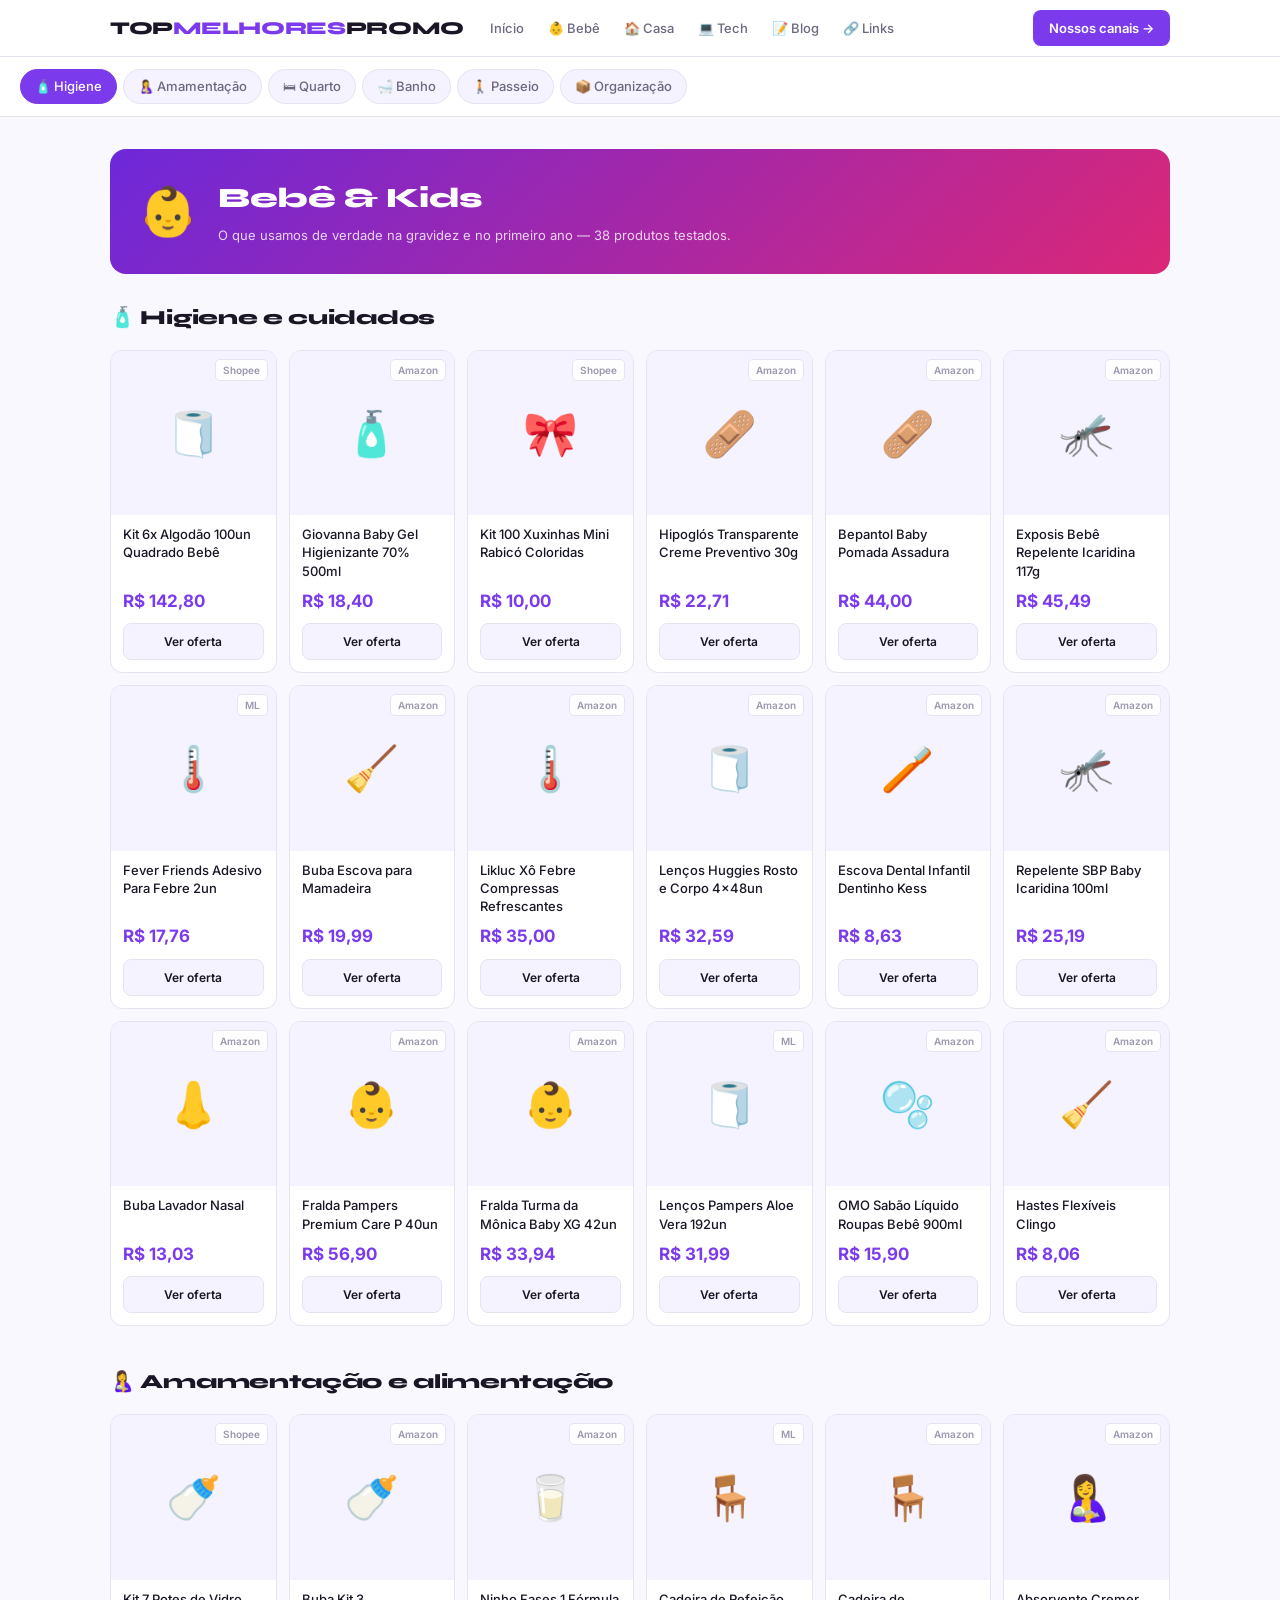
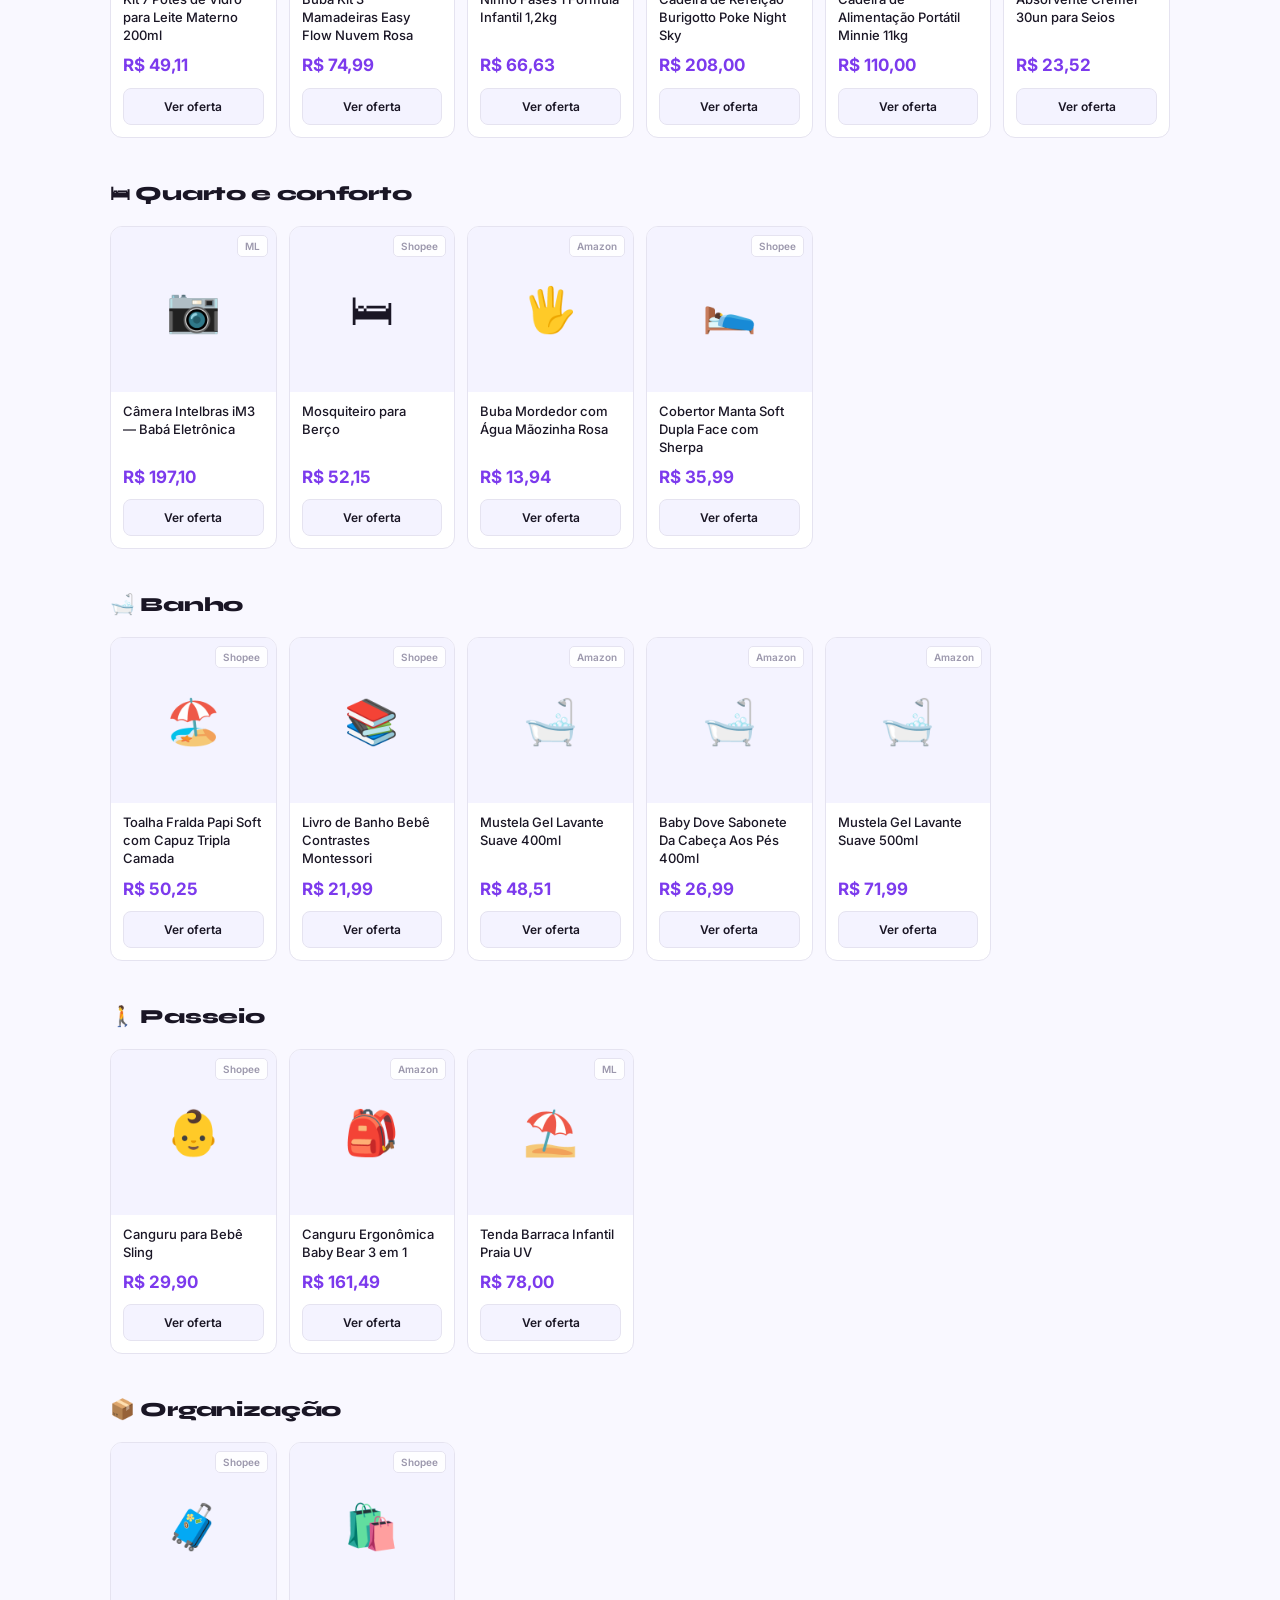
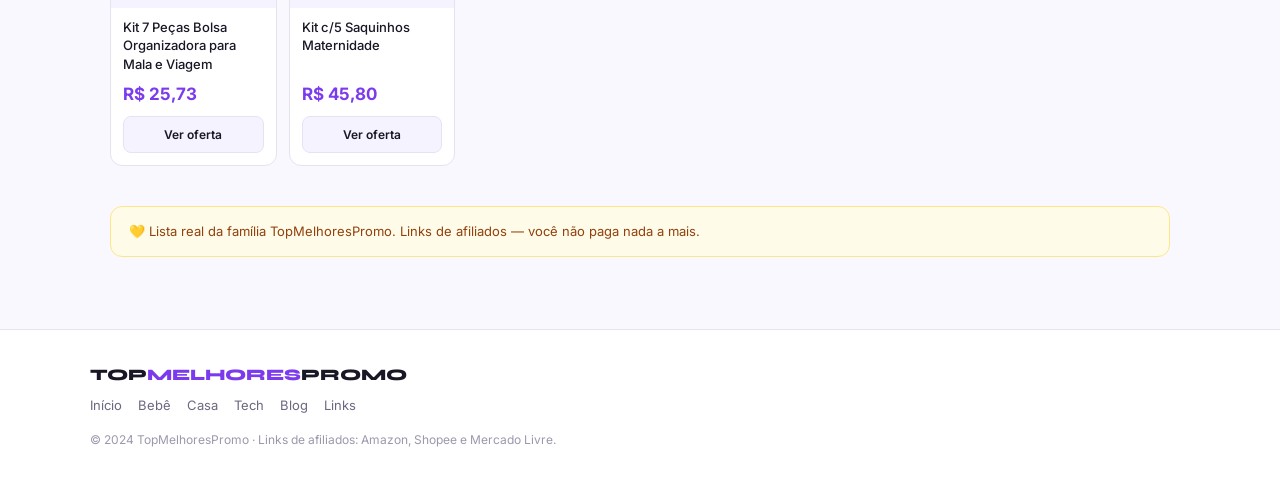
==== commit 1fb3c83d: "upload images upload de images" ====
--- a/pages/baby.html
+++ b/pages/baby.html
@@ -3,16 +3,12 @@
 <head>
   <meta charset="UTF-8"><meta name="viewport" content="width=device-width, initial-scale=1.0">
   <title>Bebê &amp; Kids — TopMelhoresPromo</title>
-  <meta name="description" content="28 produtos para bebê testados pela nossa família — higiene, amamentação, quarto, banho, passeio e organização com links de afiliados.">
+  <meta name="description" content="38 produtos para bebê testados pela nossa família com links de afiliados.">
   <link rel="canonical" href="https://topmelhorespromo.com.br/pages/baby.html">
   <link rel="stylesheet" href="../css/style.css">
 </head>
 <body>
-<nav class="nav"><div class="nav-inner">
-  <a href="../index.html" class="nav-logo">TOP<span>MELHORES</span>PROMO</a>
-  <div class="nav-links"><a href="../index.html">Início</a><a href="baby.html" class="active">👶 Bebê</a><a href="casa.html">🏠 Casa</a><a href="tech.html">💻 Tech</a><a href="blog.html">📝 Blog</a><a href="links.html">🔗 Links</a></div>
-  <div class="nav-spacer"></div><a href="links.html" class="nav-cta">Nossos canais →</a>
-</div></nav>
+<nav class="nav"><div class="nav-inner"><a href="../index.html" class="nav-logo">TOP<span>MELHORES</span>PROMO</a><div class="nav-links"><a href="../index.html">Início</a><a href="baby.html">👶 Bebê</a><a href="casa.html">🏠 Casa</a><a href="tech.html">💻 Tech</a><a href="blog.html">📝 Blog</a><a href="links.html">🔗 Links</a></div><div class="nav-spacer"></div><a href="links.html" class="nav-cta">Nossos canais →</a></div></nav>
 <div class="segs">
   <a href="#higiene" class="seg on">🧴 Higiene</a>
   <a href="#amamentação" class="seg">🤱 Amamentação</a>
@@ -24,21 +20,21 @@
 <main class="main">
   <div class="seg-banner" style="background:linear-gradient(135deg,#6d28d9,#db2777)">
     <div class="seg-banner-icon">👶</div>
-    <div><h1>Bebê &amp; Kids</h1><p>O que usamos de verdade na gravidez e no primeiro ano. Lista real da nossa família — 28 produtos testados.</p></div>
+    <div><h1>Bebê &amp; Kids</h1><p>O que usamos de verdade na gravidez e no primeiro ano — 38 produtos testados.</p></div>
   </div>
 
   <div id="higiene" class="sec-head" style="margin-top:8px"><h2 class="sec-title">🧴 Higiene e cuidados</h2></div>
   <div class="pgrid">
       <div class="pcard">
-        <div class="pcard-img">🧻<span class="badge-mk">Shopee</span></div>
-        <div class="pcard-body">
-          <div class="pcard-name">Kit 6x Algodão 100un Quadrado Bebê Sem Perfume</div>
+        <div class="pcard-img pcard-img-photo"><img src="../imagens/algodao-quadrado-bebe.jpg" alt="Kit 6x Algodão 100un Quadrado Bebê" onerror="this.style.display='none';this.nextElementSibling.style.display='flex'"><div class="pcard-emoji" style="display:none">🧻</div><span class="badge-mk">Shopee</span></div>
+        <div class="pcard-body">
+          <div class="pcard-name">Kit 6x Algodão 100un Quadrado Bebê</div>
           <div class="pcard-prices"><span class="pcard-price">R$ 142,80</span></div>
           <a class="pcard-btn" href="https://s.shopee.com.br/8V5M9Ya9Sx" target="_blank" rel="nofollow sponsored">Ver oferta</a>
         </div>
       </div>
       <div class="pcard">
-        <div class="pcard-img">🧴<span class="badge-mk">Amazon</span></div>
+        <div class="pcard-img pcard-img-photo"><img src="../imagens/giovanna-baby-gel.jpg" alt="Giovanna Baby Gel Higienizante 70% 500ml" onerror="this.style.display='none';this.nextElementSibling.style.display='flex'"><div class="pcard-emoji" style="display:none">🧴</div><span class="badge-mk">Amazon</span></div>
         <div class="pcard-body">
           <div class="pcard-name">Giovanna Baby Gel Higienizante 70% 500ml</div>
           <div class="pcard-prices"><span class="pcard-price">R$ 18,40</span></div>
@@ -46,7 +42,7 @@
         </div>
       </div>
       <div class="pcard">
-        <div class="pcard-img">🎀<span class="badge-mk">Shopee</span></div>
+        <div class="pcard-img pcard-img-photo"><img src="../imagens/xuxinhas-rabico.jpg" alt="Kit 100 Xuxinhas Mini Rabicó Coloridas" onerror="this.style.display='none';this.nextElementSibling.style.display='flex'"><div class="pcard-emoji" style="display:none">🎀</div><span class="badge-mk">Shopee</span></div>
         <div class="pcard-body">
           <div class="pcard-name">Kit 100 Xuxinhas Mini Rabicó Coloridas</div>
           <div class="pcard-prices"><span class="pcard-price">R$ 10,00</span></div>
@@ -54,31 +50,31 @@
         </div>
       </div>
       <div class="pcard">
-        <div class="pcard-img">🩹<span class="badge-mk">Amazon</span></div>
-        <div class="pcard-body">
-          <div class="pcard-name">Hipoglós Transparente Creme Preventivo Assaduras 30g</div>
+        <div class="pcard-img pcard-img-photo"><img src="../imagens/hipoglos-transparente.jpg" alt="Hipoglós Transparente Creme Preventivo 30g" onerror="this.style.display='none';this.nextElementSibling.style.display='flex'"><div class="pcard-emoji" style="display:none">🩹</div><span class="badge-mk">Amazon</span></div>
+        <div class="pcard-body">
+          <div class="pcard-name">Hipoglós Transparente Creme Preventivo 30g</div>
           <div class="pcard-prices"><span class="pcard-price">R$ 22,71</span></div>
           <a class="pcard-btn" href="https://link.amazon/B0aITXxhF" target="_blank" rel="nofollow sponsored">Ver oferta</a>
         </div>
       </div>
       <div class="pcard">
-        <div class="pcard-img">🩹<span class="badge-mk">Amazon</span></div>
-        <div class="pcard-body">
-          <div class="pcard-name">Bepantol Baby Pomada Assadura Bebê</div>
+        <div class="pcard-img pcard-img-photo"><img src="../imagens/bepantol-baby.jpg" alt="Bepantol Baby Pomada Assadura" onerror="this.style.display='none';this.nextElementSibling.style.display='flex'"><div class="pcard-emoji" style="display:none">🩹</div><span class="badge-mk">Amazon</span></div>
+        <div class="pcard-body">
+          <div class="pcard-name">Bepantol Baby Pomada Assadura</div>
           <div class="pcard-prices"><span class="pcard-price">R$ 44,00</span></div>
           <a class="pcard-btn" href="https://link.amazon/B0dpmmwUA" target="_blank" rel="nofollow sponsored">Ver oferta</a>
         </div>
       </div>
       <div class="pcard">
-        <div class="pcard-img">🦟<span class="badge-mk">Amazon</span></div>
-        <div class="pcard-body">
-          <div class="pcard-name">Exposis Bebê Repelente com Icaridina Gel 117g</div>
+        <div class="pcard-img pcard-img-photo"><img src="../imagens/exposis-bebe.jpg" alt="Exposis Bebê Repelente Icaridina 117g" onerror="this.style.display='none';this.nextElementSibling.style.display='flex'"><div class="pcard-emoji" style="display:none">🦟</div><span class="badge-mk">Amazon</span></div>
+        <div class="pcard-body">
+          <div class="pcard-name">Exposis Bebê Repelente Icaridina 117g</div>
           <div class="pcard-prices"><span class="pcard-price">R$ 45,49</span></div>
           <a class="pcard-btn" href="https://link.amazon/B04RXjRfU" target="_blank" rel="nofollow sponsored">Ver oferta</a>
         </div>
       </div>
       <div class="pcard">
-        <div class="pcard-img">🌡️<span class="badge-mk">ML</span></div>
+        <div class="pcard-img pcard-img-photo"><img src="../imagens/fever-friends-adesivo.jpg" alt="Fever Friends Adesivo Para Febre 2un" onerror="this.style.display='none';this.nextElementSibling.style.display='flex'"><div class="pcard-emoji" style="display:none">🌡️</div><span class="badge-mk">ML</span></div>
         <div class="pcard-body">
           <div class="pcard-name">Fever Friends Adesivo Para Febre 2un</div>
           <div class="pcard-prices"><span class="pcard-price">R$ 17,76</span></div>
@@ -86,7 +82,7 @@
         </div>
       </div>
       <div class="pcard">
-        <div class="pcard-img">🧹<span class="badge-mk">Amazon</span></div>
+        <div class="pcard-img pcard-img-photo"><img src="../imagens/escova-mamadeira-buba.jpg" alt="Buba Escova para Mamadeira" onerror="this.style.display='none';this.nextElementSibling.style.display='flex'"><div class="pcard-emoji" style="display:none">🧹</div><span class="badge-mk">Amazon</span></div>
         <div class="pcard-body">
           <div class="pcard-name">Buba Escova para Mamadeira</div>
           <div class="pcard-prices"><span class="pcard-price">R$ 19,99</span></div>
@@ -94,27 +90,91 @@
         </div>
       </div>
       <div class="pcard">
-        <div class="pcard-img">🌡️<span class="badge-mk">Amazon</span></div>
-        <div class="pcard-body">
-          <div class="pcard-name">Likluc Xô Febre — Compressas Refrescantes para Febre</div>
+        <div class="pcard-img pcard-img-photo"><img src="../imagens/likluc-xo-febre.jpg" alt="Likluc Xô Febre Compressas Refrescantes" onerror="this.style.display='none';this.nextElementSibling.style.display='flex'"><div class="pcard-emoji" style="display:none">🌡️</div><span class="badge-mk">Amazon</span></div>
+        <div class="pcard-body">
+          <div class="pcard-name">Likluc Xô Febre Compressas Refrescantes</div>
           <div class="pcard-prices"><span class="pcard-price">R$ 35,00</span></div>
           <a class="pcard-btn" href="https://link.amazon/B0gAOCHK2" target="_blank" rel="nofollow sponsored">Ver oferta</a>
         </div>
       </div>
       <div class="pcard">
-        <div class="pcard-img">🧻<span class="badge-mk">Amazon</span></div>
-        <div class="pcard-body">
-          <div class="pcard-name">Lenços Umedecidos Huggies Rosto e Corpo 4x48un</div>
+        <div class="pcard-img pcard-img-photo"><img src="../imagens/lencos-huggies-rosto.jpg" alt="Lenços Huggies Rosto e Corpo 4x48un" onerror="this.style.display='none';this.nextElementSibling.style.display='flex'"><div class="pcard-emoji" style="display:none">🧻</div><span class="badge-mk">Amazon</span></div>
+        <div class="pcard-body">
+          <div class="pcard-name">Lenços Huggies Rosto e Corpo 4x48un</div>
           <div class="pcard-prices"><span class="pcard-price">R$ 32,59</span></div>
           <a class="pcard-btn" href="https://link.amazon/B06BDOJog" target="_blank" rel="nofollow sponsored">Ver oferta</a>
         </div>
       </div>
+      <div class="pcard">
+        <div class="pcard-img pcard-img-photo"><img src="../imagens/escova-dental-kess.jpg" alt="Escova Dental Infantil Dentinho Kess" onerror="this.style.display='none';this.nextElementSibling.style.display='flex'"><div class="pcard-emoji" style="display:none">🪥</div><span class="badge-mk">Amazon</span></div>
+        <div class="pcard-body">
+          <div class="pcard-name">Escova Dental Infantil Dentinho Kess</div>
+          <div class="pcard-prices"><span class="pcard-price">R$ 8,63</span></div>
+          <a class="pcard-btn" href="https://link.amazon/B07CJHPw1" target="_blank" rel="nofollow sponsored">Ver oferta</a>
+        </div>
+      </div>
+      <div class="pcard">
+        <div class="pcard-img pcard-img-photo"><img src="../imagens/sbp-baby-icaridina.jpg" alt="Repelente SBP Baby Icaridina 100ml" onerror="this.style.display='none';this.nextElementSibling.style.display='flex'"><div class="pcard-emoji" style="display:none">🦟</div><span class="badge-mk">Amazon</span></div>
+        <div class="pcard-body">
+          <div class="pcard-name">Repelente SBP Baby Icaridina 100ml</div>
+          <div class="pcard-prices"><span class="pcard-price">R$ 25,19</span></div>
+          <a class="pcard-btn" href="https://link.amazon/B05dZfQxQ" target="_blank" rel="nofollow sponsored">Ver oferta</a>
+        </div>
+      </div>
+      <div class="pcard">
+        <div class="pcard-img pcard-img-photo"><img src="../imagens/buba-lavador-nasal.jpg" alt="Buba Lavador Nasal" onerror="this.style.display='none';this.nextElementSibling.style.display='flex'"><div class="pcard-emoji" style="display:none">👃</div><span class="badge-mk">Amazon</span></div>
+        <div class="pcard-body">
+          <div class="pcard-name">Buba Lavador Nasal</div>
+          <div class="pcard-prices"><span class="pcard-price">R$ 13,03</span></div>
+          <a class="pcard-btn" href="https://link.amazon/B09EByZ9L" target="_blank" rel="nofollow sponsored">Ver oferta</a>
+        </div>
+      </div>
+      <div class="pcard">
+        <div class="pcard-img pcard-img-photo"><img src="../imagens/fralda-pampers-premium-p.jpg" alt="Fralda Pampers Premium Care P 40un" onerror="this.style.display='none';this.nextElementSibling.style.display='flex'"><div class="pcard-emoji" style="display:none">👶</div><span class="badge-mk">Amazon</span></div>
+        <div class="pcard-body">
+          <div class="pcard-name">Fralda Pampers Premium Care P 40un</div>
+          <div class="pcard-prices"><span class="pcard-price">R$ 56,90</span></div>
+          <a class="pcard-btn" href="https://link.amazon/B0bFzw2TM" target="_blank" rel="nofollow sponsored">Ver oferta</a>
+        </div>
+      </div>
+      <div class="pcard">
+        <div class="pcard-img pcard-img-photo"><img src="../imagens/fralda-monica-xg.jpg" alt="Fralda Turma da Mônica Baby XG 42un" onerror="this.style.display='none';this.nextElementSibling.style.display='flex'"><div class="pcard-emoji" style="display:none">👶</div><span class="badge-mk">Amazon</span></div>
+        <div class="pcard-body">
+          <div class="pcard-name">Fralda Turma da Mônica Baby XG 42un</div>
+          <div class="pcard-prices"><span class="pcard-price">R$ 33,94</span></div>
+          <a class="pcard-btn" href="https://link.amazon/B0bRdeL0h" target="_blank" rel="nofollow sponsored">Ver oferta</a>
+        </div>
+      </div>
+      <div class="pcard">
+        <div class="pcard-img pcard-img-photo"><img src="../imagens/lencos-pampers-aloe.jpg" alt="Lenços Pampers Aloe Vera 192un" onerror="this.style.display='none';this.nextElementSibling.style.display='flex'"><div class="pcard-emoji" style="display:none">🧻</div><span class="badge-mk">ML</span></div>
+        <div class="pcard-body">
+          <div class="pcard-name">Lenços Pampers Aloe Vera 192un</div>
+          <div class="pcard-prices"><span class="pcard-price">R$ 31,99</span></div>
+          <a class="pcard-btn" href="https://meli.la/1ZB3MSq" target="_blank" rel="nofollow sponsored">Ver oferta</a>
+        </div>
+      </div>
+      <div class="pcard">
+        <div class="pcard-img pcard-img-photo"><img src="../imagens/omo-sabao-bebe.jpg" alt="OMO Sabão Líquido Roupas Bebê 900ml" onerror="this.style.display='none';this.nextElementSibling.style.display='flex'"><div class="pcard-emoji" style="display:none">🫧</div><span class="badge-mk">Amazon</span></div>
+        <div class="pcard-body">
+          <div class="pcard-name">OMO Sabão Líquido Roupas Bebê 900ml</div>
+          <div class="pcard-prices"><span class="pcard-price">R$ 15,90</span></div>
+          <a class="pcard-btn" href="https://link.amazon/B0g91biDO" target="_blank" rel="nofollow sponsored">Ver oferta</a>
+        </div>
+      </div>
+      <div class="pcard">
+        <div class="pcard-img pcard-img-photo"><img src="../imagens/hastes-flexiveis-clingo.jpg" alt="Hastes Flexíveis Clingo" onerror="this.style.display='none';this.nextElementSibling.style.display='flex'"><div class="pcard-emoji" style="display:none">🧹</div><span class="badge-mk">Amazon</span></div>
+        <div class="pcard-body">
+          <div class="pcard-name">Hastes Flexíveis Clingo</div>
+          <div class="pcard-prices"><span class="pcard-price">R$ 8,06</span></div>
+          <a class="pcard-btn" href="https://link.amazon/B0d1EwTQV" target="_blank" rel="nofollow sponsored">Ver oferta</a>
+        </div>
+      </div>
   </div>
 
   <div id="amamentação" class="sec-head" style="margin-top:8px"><h2 class="sec-title">🤱 Amamentação e alimentação</h2></div>
   <div class="pgrid">
       <div class="pcard">
-        <div class="pcard-img">🍼<span class="badge-mk">Shopee</span></div>
+        <div class="pcard-img pcard-img-photo"><img src="../imagens/potes-leite-materno.jpg" alt="Kit 7 Potes de Vidro para Leite Materno 200ml" onerror="this.style.display='none';this.nextElementSibling.style.display='flex'"><div class="pcard-emoji" style="display:none">🍼</div><span class="badge-mk">Shopee</span></div>
         <div class="pcard-body">
           <div class="pcard-name">Kit 7 Potes de Vidro para Leite Materno 200ml</div>
           <div class="pcard-prices"><span class="pcard-price">R$ 49,11</span></div>
@@ -122,7 +182,7 @@
         </div>
       </div>
       <div class="pcard">
-        <div class="pcard-img">🍼<span class="badge-mk">Amazon</span></div>
+        <div class="pcard-img pcard-img-photo"><img src="../imagens/mamadeiras-buba-easy-flow.jpg" alt="Buba Kit 3 Mamadeiras Easy Flow Nuvem Rosa" onerror="this.style.display='none';this.nextElementSibling.style.display='flex'"><div class="pcard-emoji" style="display:none">🍼</div><span class="badge-mk">Amazon</span></div>
         <div class="pcard-body">
           <div class="pcard-name">Buba Kit 3 Mamadeiras Easy Flow Nuvem Rosa</div>
           <div class="pcard-prices"><span class="pcard-price">R$ 74,99</span></div>
@@ -130,7 +190,7 @@
         </div>
       </div>
       <div class="pcard">
-        <div class="pcard-img">🥛<span class="badge-mk">Amazon</span></div>
+        <div class="pcard-img pcard-img-photo"><img src="../imagens/ninho-fases1.jpg" alt="Ninho Fases 1 Fórmula Infantil 1,2kg" onerror="this.style.display='none';this.nextElementSibling.style.display='flex'"><div class="pcard-emoji" style="display:none">🥛</div><span class="badge-mk">Amazon</span></div>
         <div class="pcard-body">
           <div class="pcard-name">Ninho Fases 1 Fórmula Infantil 1,2kg</div>
           <div class="pcard-prices"><span class="pcard-price">R$ 66,63</span></div>
@@ -138,7 +198,7 @@
         </div>
       </div>
       <div class="pcard">
-        <div class="pcard-img">🪑<span class="badge-mk">ML</span></div>
+        <div class="pcard-img pcard-img-photo"><img src="../imagens/cadeira-burigotto-poke.jpg" alt="Cadeira de Refeição Burigotto Poke Night Sky" onerror="this.style.display='none';this.nextElementSibling.style.display='flex'"><div class="pcard-emoji" style="display:none">🪑</div><span class="badge-mk">ML</span></div>
         <div class="pcard-body">
           <div class="pcard-name">Cadeira de Refeição Burigotto Poke Night Sky</div>
           <div class="pcard-prices"><span class="pcard-price">R$ 208,00</span></div>
@@ -146,7 +206,7 @@
         </div>
       </div>
       <div class="pcard">
-        <div class="pcard-img">🪑<span class="badge-mk">Amazon</span></div>
+        <div class="pcard-img pcard-img-photo"><img src="../imagens/cadeira-minnie-multikids.jpg" alt="Cadeira de Alimentação Portátil Minnie 11kg" onerror="this.style.display='none';this.nextElementSibling.style.display='flex'"><div class="pcard-emoji" style="display:none">🪑</div><span class="badge-mk">Amazon</span></div>
         <div class="pcard-body">
           <div class="pcard-name">Cadeira de Alimentação Portátil Minnie 11kg</div>
           <div class="pcard-prices"><span class="pcard-price">R$ 110,00</span></div>
@@ -154,9 +214,9 @@
         </div>
       </div>
       <div class="pcard">
-        <div class="pcard-img">🤱<span class="badge-mk">Amazon</span></div>
-        <div class="pcard-body">
-          <div class="pcard-name">Absorvente Cremer 30un — Absorvente para Seios</div>
+        <div class="pcard-img pcard-img-photo"><img src="../imagens/absorvente-cremer-seios.jpg" alt="Absorvente Cremer 30un para Seios" onerror="this.style.display='none';this.nextElementSibling.style.display='flex'"><div class="pcard-emoji" style="display:none">🤱</div><span class="badge-mk">Amazon</span></div>
+        <div class="pcard-body">
+          <div class="pcard-name">Absorvente Cremer 30un para Seios</div>
           <div class="pcard-prices"><span class="pcard-price">R$ 23,52</span></div>
           <a class="pcard-btn" href="https://link.amazon/B0bXcJyOZ" target="_blank" rel="nofollow sponsored">Ver oferta</a>
         </div>
@@ -166,7 +226,7 @@
   <div id="quarto" class="sec-head" style="margin-top:8px"><h2 class="sec-title">🛏 Quarto e conforto</h2></div>
   <div class="pgrid">
       <div class="pcard">
-        <div class="pcard-img">📷<span class="badge-mk">ML</span></div>
+        <div class="pcard-img pcard-img-photo"><img src="../imagens/camera-intelbras-im3.jpg" alt="Câmera Intelbras iM3 — Babá Eletrônica" onerror="this.style.display='none';this.nextElementSibling.style.display='flex'"><div class="pcard-emoji" style="display:none">📷</div><span class="badge-mk">ML</span></div>
         <div class="pcard-body">
           <div class="pcard-name">Câmera Intelbras iM3 — Babá Eletrônica</div>
           <div class="pcard-prices"><span class="pcard-price">R$ 197,10</span></div>
@@ -174,7 +234,7 @@
         </div>
       </div>
       <div class="pcard">
-        <div class="pcard-img">🛏<span class="badge-mk">Shopee</span></div>
+        <div class="pcard-img pcard-img-photo"><img src="../imagens/mosquiteiro-berco.jpg" alt="Mosquiteiro para Berço" onerror="this.style.display='none';this.nextElementSibling.style.display='flex'"><div class="pcard-emoji" style="display:none">🛏</div><span class="badge-mk">Shopee</span></div>
         <div class="pcard-body">
           <div class="pcard-name">Mosquiteiro para Berço</div>
           <div class="pcard-prices"><span class="pcard-price">R$ 52,15</span></div>
@@ -182,7 +242,7 @@
         </div>
       </div>
       <div class="pcard">
-        <div class="pcard-img">🖐️<span class="badge-mk">Amazon</span></div>
+        <div class="pcard-img pcard-img-photo"><img src="../imagens/buba-mordedor-maozinha.jpg" alt="Buba Mordedor com Água Mãozinha Rosa" onerror="this.style.display='none';this.nextElementSibling.style.display='flex'"><div class="pcard-emoji" style="display:none">🖐️</div><span class="badge-mk">Amazon</span></div>
         <div class="pcard-body">
           <div class="pcard-name">Buba Mordedor com Água Mãozinha Rosa</div>
           <div class="pcard-prices"><span class="pcard-price">R$ 13,94</span></div>
@@ -190,7 +250,7 @@
         </div>
       </div>
       <div class="pcard">
-        <div class="pcard-img">🛌<span class="badge-mk">Shopee</span></div>
+        <div class="pcard-img pcard-img-photo"><img src="../imagens/manta-soft-sherpa.jpg" alt="Cobertor Manta Soft Dupla Face com Sherpa" onerror="this.style.display='none';this.nextElementSibling.style.display='flex'"><div class="pcard-emoji" style="display:none">🛌</div><span class="badge-mk">Shopee</span></div>
         <div class="pcard-body">
           <div class="pcard-name">Cobertor Manta Soft Dupla Face com Sherpa</div>
           <div class="pcard-prices"><span class="pcard-price">R$ 35,99</span></div>
@@ -202,7 +262,7 @@
   <div id="banho" class="sec-head" style="margin-top:8px"><h2 class="sec-title">🛁 Banho</h2></div>
   <div class="pgrid">
       <div class="pcard">
-        <div class="pcard-img">🏖️<span class="badge-mk">Shopee</span></div>
+        <div class="pcard-img pcard-img-photo"><img src="../imagens/toalha-fralda-papi.jpg" alt="Toalha Fralda Papi Soft com Capuz Tripla Camada" onerror="this.style.display='none';this.nextElementSibling.style.display='flex'"><div class="pcard-emoji" style="display:none">🏖️</div><span class="badge-mk">Shopee</span></div>
         <div class="pcard-body">
           <div class="pcard-name">Toalha Fralda Papi Soft com Capuz Tripla Camada</div>
           <div class="pcard-prices"><span class="pcard-price">R$ 50,25</span></div>
@@ -210,7 +270,7 @@
         </div>
       </div>
       <div class="pcard">
-        <div class="pcard-img">📚<span class="badge-mk">Shopee</span></div>
+        <div class="pcard-img pcard-img-photo"><img src="../imagens/livro-banho-montessori.jpg" alt="Livro de Banho Bebê Contrastes Montessori" onerror="this.style.display='none';this.nextElementSibling.style.display='flex'"><div class="pcard-emoji" style="display:none">📚</div><span class="badge-mk">Shopee</span></div>
         <div class="pcard-body">
           <div class="pcard-name">Livro de Banho Bebê Contrastes Montessori</div>
           <div class="pcard-prices"><span class="pcard-price">R$ 21,99</span></div>
@@ -218,19 +278,35 @@
         </div>
       </div>
       <div class="pcard">
-        <div class="pcard-img">🛁<span class="badge-mk">Amazon</span></div>
-        <div class="pcard-body">
-          <div class="pcard-name">Mustela Gel Lavante Suave 400ml — Corpo e Cabelo</div>
+        <div class="pcard-img pcard-img-photo"><img src="../imagens/mustela-gel-400ml.jpg" alt="Mustela Gel Lavante Suave 400ml" onerror="this.style.display='none';this.nextElementSibling.style.display='flex'"><div class="pcard-emoji" style="display:none">🛁</div><span class="badge-mk">Amazon</span></div>
+        <div class="pcard-body">
+          <div class="pcard-name">Mustela Gel Lavante Suave 400ml</div>
           <div class="pcard-prices"><span class="pcard-price">R$ 48,51</span></div>
           <a class="pcard-btn" href="https://link.amazon/B07Oq17vq" target="_blank" rel="nofollow sponsored">Ver oferta</a>
         </div>
       </div>
+      <div class="pcard">
+        <div class="pcard-img pcard-img-photo"><img src="../imagens/baby-dove-sabonete.jpg" alt="Baby Dove Sabonete Da Cabeça Aos Pés 400ml" onerror="this.style.display='none';this.nextElementSibling.style.display='flex'"><div class="pcard-emoji" style="display:none">🛁</div><span class="badge-mk">Amazon</span></div>
+        <div class="pcard-body">
+          <div class="pcard-name">Baby Dove Sabonete Da Cabeça Aos Pés 400ml</div>
+          <div class="pcard-prices"><span class="pcard-price">R$ 26,99</span></div>
+          <a class="pcard-btn" href="https://link.amazon/B05ZJduOW" target="_blank" rel="nofollow sponsored">Ver oferta</a>
+        </div>
+      </div>
+      <div class="pcard">
+        <div class="pcard-img pcard-img-photo"><img src="../imagens/mustela-gel-500ml.jpg" alt="Mustela Gel Lavante Suave 500ml" onerror="this.style.display='none';this.nextElementSibling.style.display='flex'"><div class="pcard-emoji" style="display:none">🛁</div><span class="badge-mk">Amazon</span></div>
+        <div class="pcard-body">
+          <div class="pcard-name">Mustela Gel Lavante Suave 500ml</div>
+          <div class="pcard-prices"><span class="pcard-price">R$ 71,99</span></div>
+          <a class="pcard-btn" href="https://link.amazon/B011BrrYe" target="_blank" rel="nofollow sponsored">Ver oferta</a>
+        </div>
+      </div>
   </div>
 
   <div id="passeio" class="sec-head" style="margin-top:8px"><h2 class="sec-title">🚶 Passeio</h2></div>
   <div class="pgrid">
       <div class="pcard">
-        <div class="pcard-img">👶<span class="badge-mk">Shopee</span></div>
+        <div class="pcard-img pcard-img-photo"><img src="../imagens/canguru-sling.jpg" alt="Canguru para Bebê Sling" onerror="this.style.display='none';this.nextElementSibling.style.display='flex'"><div class="pcard-emoji" style="display:none">👶</div><span class="badge-mk">Shopee</span></div>
         <div class="pcard-body">
           <div class="pcard-name">Canguru para Bebê Sling</div>
           <div class="pcard-prices"><span class="pcard-price">R$ 29,90</span></div>
@@ -238,17 +314,17 @@
         </div>
       </div>
       <div class="pcard">
-        <div class="pcard-img">🎒<span class="badge-mk">Amazon</span></div>
-        <div class="pcard-body">
-          <div class="pcard-name">Canguru Ergonômica Baby Bear 3 em 1 — 12 posições</div>
+        <div class="pcard-img pcard-img-photo"><img src="../imagens/canguru-baby-bear.jpg" alt="Canguru Ergonômica Baby Bear 3 em 1" onerror="this.style.display='none';this.nextElementSibling.style.display='flex'"><div class="pcard-emoji" style="display:none">🎒</div><span class="badge-mk">Amazon</span></div>
+        <div class="pcard-body">
+          <div class="pcard-name">Canguru Ergonômica Baby Bear 3 em 1</div>
           <div class="pcard-prices"><span class="pcard-price">R$ 161,49</span></div>
           <a class="pcard-btn" href="https://link.amazon/B0bsZNDfy" target="_blank" rel="nofollow sponsored">Ver oferta</a>
         </div>
       </div>
       <div class="pcard">
-        <div class="pcard-img">⛱️<span class="badge-mk">ML</span></div>
-        <div class="pcard-body">
-          <div class="pcard-name">Tenda Barraca Infantil Praia com Proteção UV</div>
+        <div class="pcard-img pcard-img-photo"><img src="../imagens/tenda-praia-bebe.jpg" alt="Tenda Barraca Infantil Praia UV" onerror="this.style.display='none';this.nextElementSibling.style.display='flex'"><div class="pcard-emoji" style="display:none">⛱️</div><span class="badge-mk">ML</span></div>
+        <div class="pcard-body">
+          <div class="pcard-name">Tenda Barraca Infantil Praia UV</div>
           <div class="pcard-prices"><span class="pcard-price">R$ 78,00</span></div>
           <a class="pcard-btn" href="https://meli.la/1G96MjG" target="_blank" rel="nofollow sponsored">Ver oferta</a>
         </div>
@@ -258,7 +334,7 @@
   <div id="organização" class="sec-head" style="margin-top:8px"><h2 class="sec-title">📦 Organização</h2></div>
   <div class="pgrid">
       <div class="pcard">
-        <div class="pcard-img">🧳<span class="badge-mk">Shopee</span></div>
+        <div class="pcard-img pcard-img-photo"><img src="../imagens/kit-bolsa-mala.jpg" alt="Kit 7 Peças Bolsa Organizadora para Mala e Viagem" onerror="this.style.display='none';this.nextElementSibling.style.display='flex'"><div class="pcard-emoji" style="display:none">🧳</div><span class="badge-mk">Shopee</span></div>
         <div class="pcard-body">
           <div class="pcard-name">Kit 7 Peças Bolsa Organizadora para Mala e Viagem</div>
           <div class="pcard-prices"><span class="pcard-price">R$ 25,73</span></div>
@@ -266,7 +342,7 @@
         </div>
       </div>
       <div class="pcard">
-        <div class="pcard-img">🛍️<span class="badge-mk">Shopee</span></div>
+        <div class="pcard-img pcard-img-photo"><img src="../imagens/saquinhos-maternidade.jpg" alt="Kit c/5 Saquinhos Maternidade" onerror="this.style.display='none';this.nextElementSibling.style.display='flex'"><div class="pcard-emoji" style="display:none">🛍️</div><span class="badge-mk">Shopee</span></div>
         <div class="pcard-body">
           <div class="pcard-name">Kit c/5 Saquinhos Maternidade</div>
           <div class="pcard-prices"><span class="pcard-price">R$ 45,80</span></div>
@@ -274,11 +350,7 @@
         </div>
       </div>
   </div>
-  <div class="disclaimer">💛 Lista mantida pela família TopMelhoresPromo. Links de afiliados — você não paga nada a mais e nos ajuda a manter essa lista gratuita e atualizada.</div>
+  <div class="disclaimer">💛 Lista real da família TopMelhoresPromo. Links de afiliados — você não paga nada a mais.</div>
 </main>
-<footer class="footer"><div class="footer-inner">
-  <div class="footer-logo">TOP<span>MELHORES</span>PROMO</div>
-  <div class="footer-links"><a href="../index.html">Início</a><a href="baby.html">Bebê</a><a href="casa.html">Casa</a><a href="tech.html">Tech</a><a href="blog.html">Blog</a><a href="links.html">Links</a></div>
-  <div class="footer-disc">© 2024 TopMelhoresPromo · Links de afiliados: Amazon, Shopee e Mercado Livre. Ao comprar pelos nossos links você não paga nada a mais.</div>
-</div></footer>
+<footer class="footer"><div class="footer-inner"><div class="footer-logo">TOP<span>MELHORES</span>PROMO</div><div class="footer-links"><a href="../index.html">Início</a><a href="baby.html">Bebê</a><a href="casa.html">Casa</a><a href="tech.html">Tech</a><a href="blog.html">Blog</a><a href="links.html">Links</a></div><div class="footer-disc">© 2024 TopMelhoresPromo · Links de afiliados: Amazon, Shopee e Mercado Livre.</div></div></footer>
 </body></html>
--- a/css/style.css
+++ b/css/style.css
@@ -1,39 +1,21 @@
 @import url('https://fonts.googleapis.com/css2?family=Syne:wght@700;800&family=Inter:wght@400;500;600&display=swap');
 
 :root {
-  --accent: #7c3aed;
-  --accent-h: #6d28d9;
-  --accent-l: #a855f7;
-  --bg: #f9f8ff;
-  --surface: #ffffff;
-  --surface2: #f4f3ff;
-  --border: #e5e3f0;
-  --border-h: #c4b5fd;
-  --text: #1a1625;
-  --text-2: #6b6880;
-  --text-3: #9c98ad;
-  --red: #dc2626;
-  --radius: 12px;
+  --accent: #7c3aed; --accent-h: #6d28d9; --accent-l: #a855f7;
+  --bg: #f9f8ff; --surface: #ffffff; --surface2: #f4f3ff;
+  --border: #e5e3f0; --border-h: #c4b5fd;
+  --text: #1a1625; --text-2: #6b6880; --text-3: #9c98ad;
+  --red: #dc2626; --radius: 12px;
   --shadow: 0 1px 3px rgba(0,0,0,.06), 0 4px 16px rgba(0,0,0,.06);
 }
-
 * { box-sizing: border-box; margin: 0; padding: 0; }
 html { scroll-behavior: smooth; }
 body { font-family: 'Inter', sans-serif; background: var(--bg); color: var(--text); font-size: 15px; line-height: 1.6; }
 a { text-decoration: none; color: inherit; }
 img { max-width: 100%; display: block; }
 
-/* NAV */
-.nav {
-  position: sticky; top: 0; z-index: 100;
-  background: rgba(255,255,255,.9); backdrop-filter: blur(12px);
-  border-bottom: 1px solid var(--border);
-}
-.nav-inner {
-  max-width: 1100px; margin: 0 auto;
-  display: flex; align-items: center; gap: 8px;
-  padding: 0 20px; height: 56px;
-}
+.nav { position: sticky; top: 0; z-index: 100; background: rgba(255,255,255,.9); backdrop-filter: blur(12px); border-bottom: 1px solid var(--border); }
+.nav-inner { max-width: 1100px; margin: 0 auto; display: flex; align-items: center; gap: 8px; padding: 0 20px; height: 56px; }
 .nav-logo { font-family: 'Syne', sans-serif; font-size: 18px; font-weight: 800; letter-spacing: -0.3px; white-space: nowrap; }
 .nav-logo span { color: var(--accent); }
 .nav-links { display: flex; gap: 2px; margin-left: 8px; }
@@ -44,7 +26,6 @@
 .nav-cta { background: var(--accent); color: #fff; font-size: 13px; font-weight: 600; padding: 8px 16px; border-radius: 8px; border: none; cursor: pointer; white-space: nowrap; transition: background .15s; }
 .nav-cta:hover { background: var(--accent-h); }
 
-/* HERO */
 .hero { background: var(--surface); border-bottom: 1px solid var(--border); padding: 64px 20px 56px; text-align: center; overflow: hidden; position: relative; }
 .hero-glow { position: absolute; top: -80px; left: 50%; transform: translateX(-50%); width: 600px; height: 300px; background: radial-gradient(ellipse, #7c3aed14 0%, transparent 70%); pointer-events: none; }
 .hero-pill { display: inline-flex; align-items: center; gap: 7px; background: var(--surface2); border: 1px solid var(--border); border-radius: 20px; padding: 5px 13px 5px 9px; font-size: 12px; font-weight: 500; color: var(--text-2); margin-bottom: 24px; }
@@ -59,28 +40,31 @@
 .btn-s { background: var(--surface); color: var(--text); font-size: 14px; font-weight: 500; padding: 12px 24px; border-radius: 10px; border: 1px solid var(--border); cursor: pointer; transition: all .15s; }
 .btn-s:hover { border-color: var(--border-h); background: var(--surface2); }
 
-/* SEGMENTOS */
 .segs { background: var(--surface); border-bottom: 1px solid var(--border); padding: 12px 20px; display: flex; gap: 6px; overflow-x: auto; scrollbar-width: none; }
 .segs::-webkit-scrollbar { display: none; }
 .seg { display: flex; align-items: center; gap: 6px; font-size: 13px; font-weight: 500; white-space: nowrap; padding: 6px 14px; border-radius: 20px; background: var(--surface2); border: 1px solid var(--border); color: var(--text-2); cursor: pointer; transition: all .15s; text-decoration: none; }
 .seg:hover { border-color: var(--border-h); color: var(--text); }
 .seg.on { background: var(--accent); border-color: var(--accent); color: #fff; }
 
-/* MAIN */
 .main { max-width: 1100px; margin: 0 auto; padding: 32px 20px; }
 .sec-head { display: flex; align-items: center; justify-content: space-between; margin-bottom: 16px; }
 .sec-title { font-family: 'Syne', sans-serif; font-size: 20px; font-weight: 800; letter-spacing: -0.3px; }
 .sec-more { font-size: 13px; font-weight: 500; color: var(--accent); }
 .sec-more:hover { text-decoration: underline; }
 
-/* PRODUTO GRID */
+/* CARD COM IMAGEM */
 .pgrid { display: grid; grid-template-columns: repeat(auto-fill, minmax(160px, 1fr)); gap: 12px; margin-bottom: 40px; }
 .pcard { background: var(--surface); border: 1px solid var(--border); border-radius: var(--radius); overflow: hidden; transition: border-color .15s, transform .15s, box-shadow .15s; display: flex; flex-direction: column; }
 .pcard:hover { border-color: var(--border-h); transform: translateY(-3px); box-shadow: var(--shadow); }
-.pcard-img { aspect-ratio: 1; background: var(--surface2); display: flex; align-items: center; justify-content: center; font-size: 44px; position: relative; }
-.pcard-img img { width: 100%; height: 100%; object-fit: cover; }
-.badge-off { position: absolute; top: 8px; left: 8px; background: var(--red); color: #fff; font-size: 10px; font-weight: 700; padding: 2px 7px; border-radius: 5px; }
-.badge-mk { position: absolute; top: 8px; right: 8px; font-size: 10px; font-weight: 600; color: var(--text-3); background: rgba(255,255,255,.9); padding: 2px 7px; border-radius: 5px; border: 1px solid var(--border); }
+
+.pcard-img { aspect-ratio: 1; background: var(--surface2); position: relative; overflow: hidden; }
+.pcard-img img { width: 100%; height: 100%; object-fit: cover; transition: transform .2s; }
+.pcard:hover .pcard-img img { transform: scale(1.04); }
+.pcard-emoji { width: 100%; height: 100%; display: flex; align-items: center; justify-content: center; font-size: 44px; }
+
+.badge-off { position: absolute; top: 8px; left: 8px; background: var(--red); color: #fff; font-size: 10px; font-weight: 700; padding: 2px 7px; border-radius: 5px; z-index: 1; }
+.badge-mk { position: absolute; top: 8px; right: 8px; font-size: 10px; font-weight: 600; color: var(--text-3); background: rgba(255,255,255,.92); padding: 2px 7px; border-radius: 5px; border: 1px solid var(--border); z-index: 1; }
+
 .pcard-body { padding: 10px 12px 12px; flex: 1; display: flex; flex-direction: column; }
 .pcard-name { font-size: 13px; font-weight: 500; line-height: 1.4; color: var(--text); flex: 1; }
 .pcard-prices { display: flex; align-items: baseline; gap: 6px; margin: 8px 0; }
@@ -89,7 +73,6 @@
 .pcard-btn { display: block; text-align: center; background: var(--surface2); border: 1px solid var(--border); border-radius: 8px; font-size: 12px; font-weight: 600; color: var(--text); padding: 8px; transition: all .15s; }
 .pcard-btn:hover { background: var(--accent); border-color: var(--accent); color: #fff; }
 
-/* BLOG */
 .bgrid { display: grid; grid-template-columns: repeat(auto-fill, minmax(220px, 1fr)); gap: 12px; margin-bottom: 40px; }
 .bcard { background: var(--surface); border: 1px solid var(--border); border-radius: var(--radius); overflow: hidden; transition: border-color .15s, transform .15s; display: flex; flex-direction: column; }
 .bcard:hover { border-color: var(--border-h); transform: translateY(-3px); }
@@ -100,7 +83,6 @@
 .bcard-excerpt { font-size: 12px; color: var(--text-2); line-height: 1.5; flex: 1; }
 .bcard-more { font-size: 12px; font-weight: 600; color: var(--accent); margin-top: 8px; }
 
-/* CANAIS */
 .cgrid { display: grid; grid-template-columns: repeat(auto-fill, minmax(220px, 1fr)); gap: 8px; margin-bottom: 40px; }
 .ccard { display: flex; align-items: center; gap: 12px; padding: 14px 16px; border-radius: var(--radius); background: var(--surface); border: 1px solid var(--border); transition: border-color .15s, transform .15s; cursor: pointer; }
 .ccard:hover { border-color: var(--border-h); transform: translateY(-2px); }
@@ -109,16 +91,12 @@
 .ccard-sub { font-size: 12px; color: var(--text-2); margin-top: 1px; }
 .ccard-arr { margin-left: auto; color: var(--text-3); font-size: 16px; }
 
-/* DISCLAIMER */
 .disclaimer { background: #fefce8; border: 1px solid #fde68a; border-radius: var(--radius); padding: 14px 18px; font-size: 13px; color: #92400e; line-height: 1.6; margin-bottom: 40px; }
-
-/* SEGMENT BANNER */
 .seg-banner { border-radius: 16px; padding: 24px 28px; display: flex; align-items: center; gap: 20px; margin-bottom: 28px; color: #fff; }
 .seg-banner-icon { font-size: 48px; flex-shrink: 0; }
 .seg-banner h1 { font-family: 'Syne', sans-serif; font-size: 28px; font-weight: 800; letter-spacing: -0.5px; }
 .seg-banner p { font-size: 13px; opacity: .8; margin-top: 4px; }
 
-/* LINKS PAGE */
 .links-hero { background: var(--surface); border-bottom: 1px solid var(--border); padding: 48px 20px; text-align: center; }
 .links-hero h1 { font-family: 'Syne', sans-serif; font-size: 36px; font-weight: 800; letter-spacing: -0.5px; margin-bottom: 8px; }
 .links-hero h1 span { color: var(--accent); }
@@ -135,7 +113,6 @@
 .aff-item { background: var(--surface); border: 1px solid var(--border); border-radius: 10px; padding: 12px 8px; text-align: center; font-size: 12px; font-weight: 500; color: var(--text-2); }
 .aff-icon { font-size: 22px; margin-bottom: 4px; }
 
-/* BLOG PAGE */
 .blog-post { background: var(--surface); border: 1px solid var(--border); border-radius: 16px; overflow: hidden; margin-bottom: 16px; }
 .blog-post-cover { height: 120px; display: flex; align-items: center; justify-content: center; font-size: 48px; }
 .blog-post-body { padding: 20px 24px; }
@@ -143,9 +120,7 @@
 .blog-post-title { font-family: 'Syne', sans-serif; font-size: 20px; font-weight: 800; line-height: 1.3; margin-bottom: 10px; }
 .blog-post-excerpt { font-size: 14px; color: var(--text-2); line-height: 1.7; margin-bottom: 16px; }
 .blog-post-read { font-size: 13px; font-weight: 600; color: var(--accent); }
-.blog-post-read:hover { text-decoration: underline; }
 
-/* FOOTER */
 .footer { background: var(--surface); border-top: 1px solid var(--border); padding: 32px 20px; }
 .footer-inner { max-width: 1100px; margin: 0 auto; }
 .footer-logo { font-family: 'Syne', sans-serif; font-size: 16px; font-weight: 800; margin-bottom: 8px; }
@@ -155,7 +130,6 @@
 .footer-links a:hover { color: var(--text); }
 .footer-disc { font-size: 12px; color: var(--text-3); line-height: 1.7; max-width: 600px; }
 
-/* RESPONSIVE */
 @media (max-width: 640px) {
   .nav-links { display: none; }
   .hero { padding: 40px 16px 36px; }
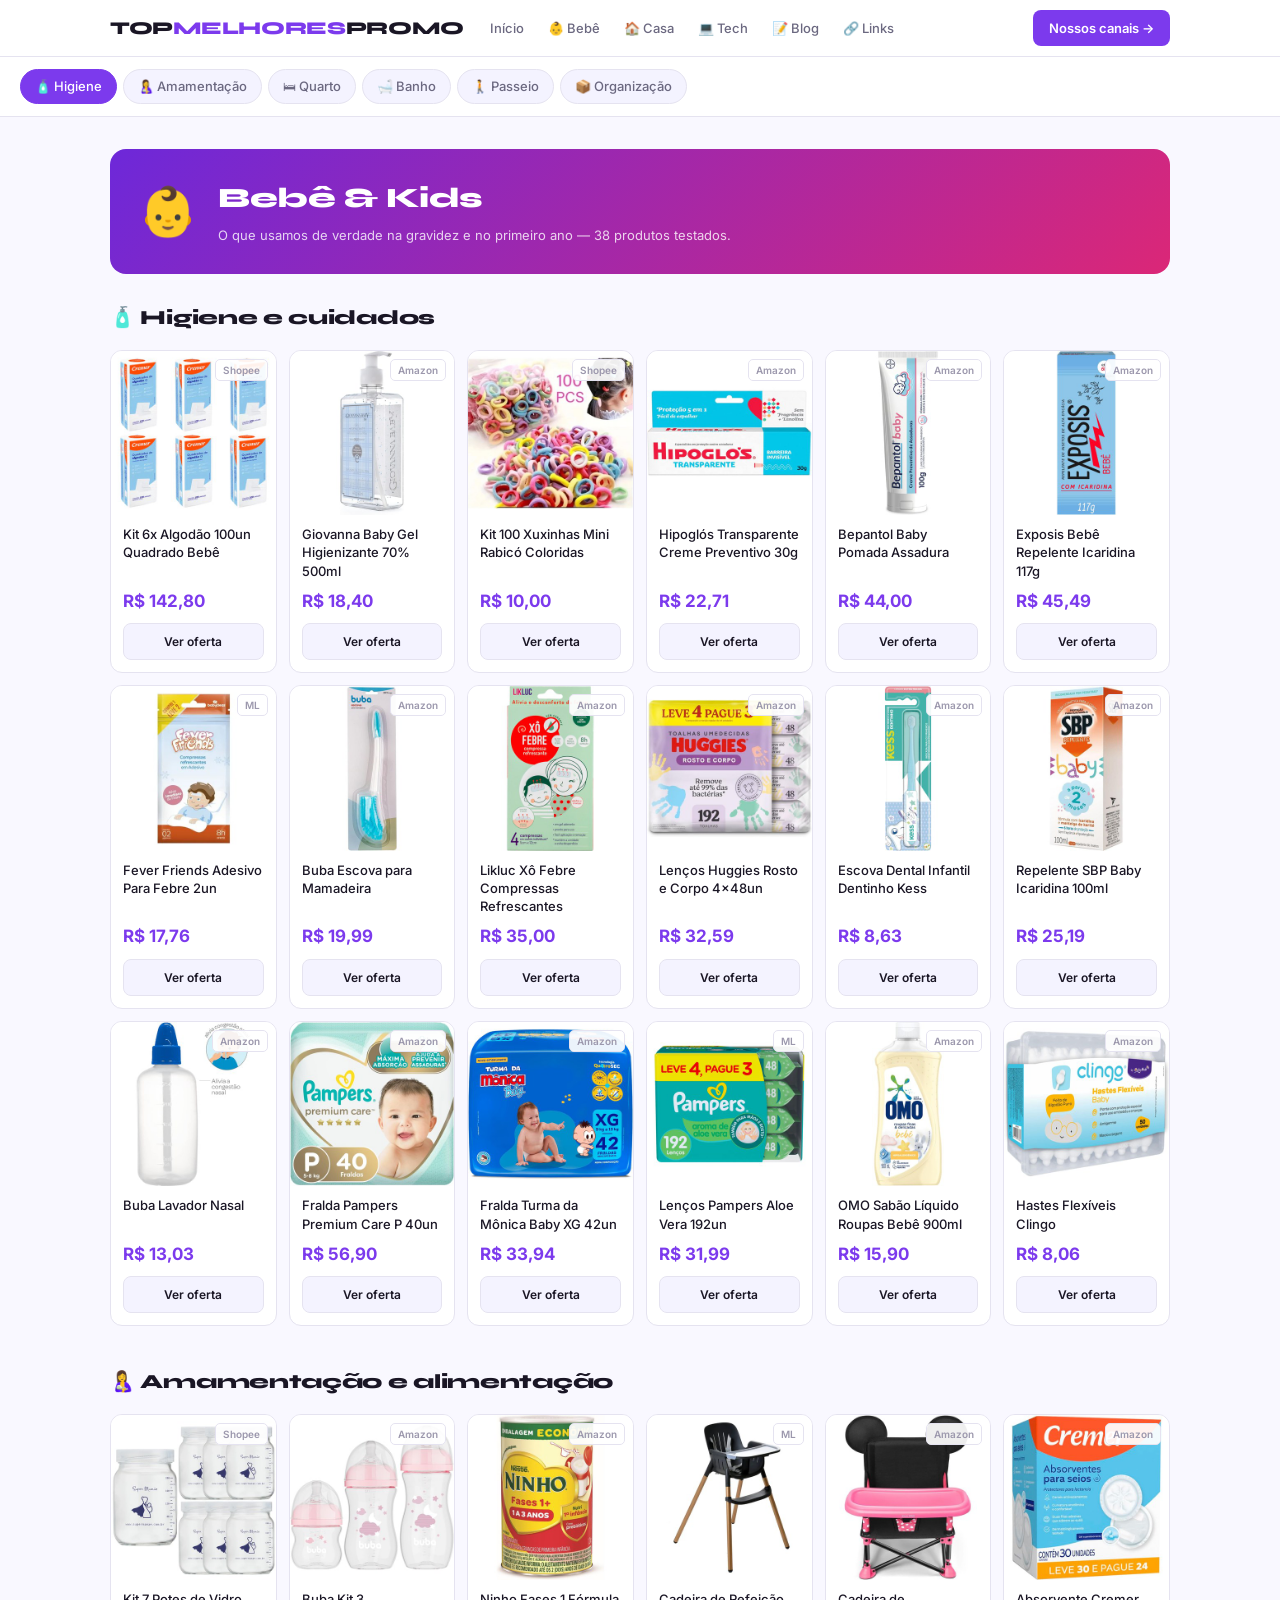
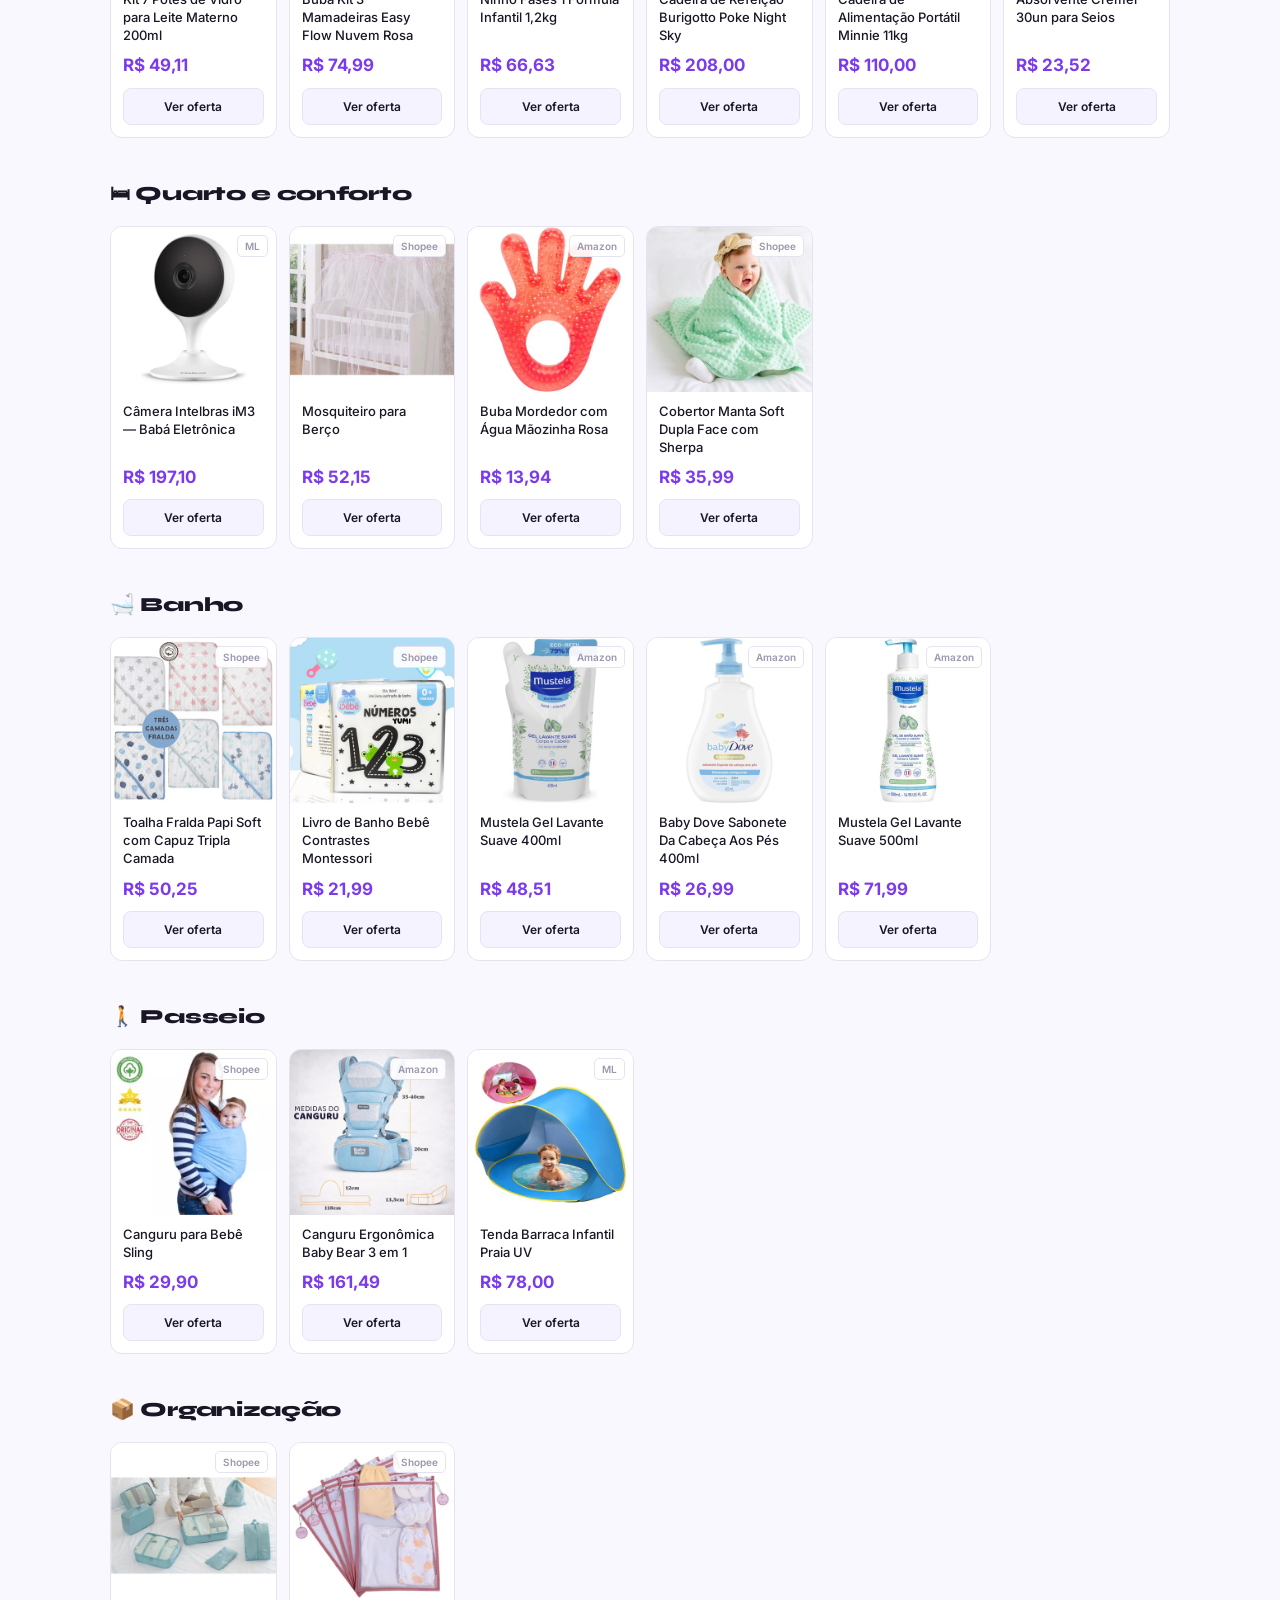
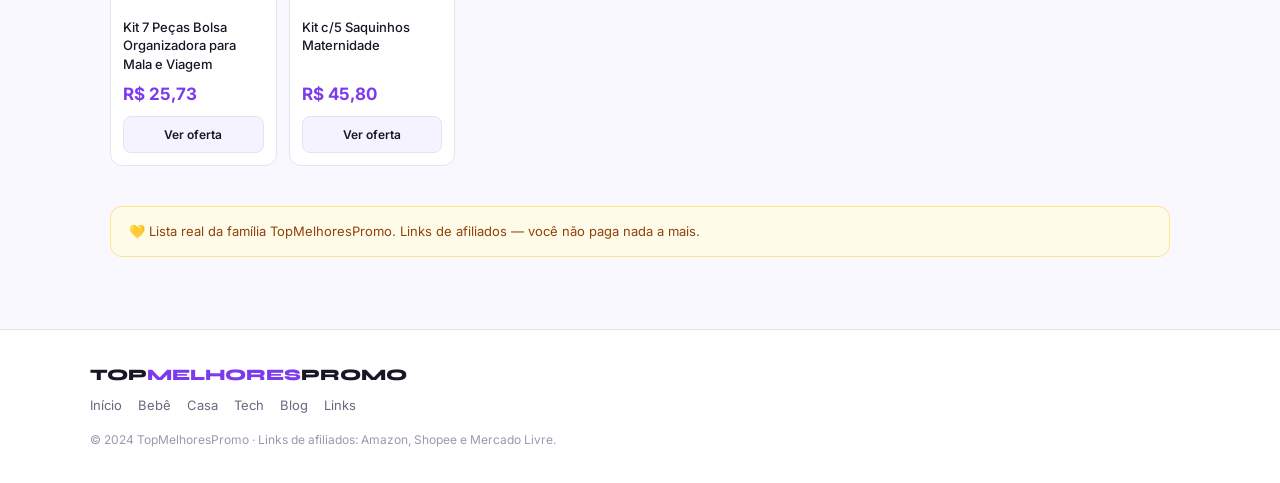
==== commit 0a7ac993: "ajuste images ." ====
--- a/pages/baby.html
+++ b/pages/baby.html
@@ -26,7 +26,7 @@
   <div id="higiene" class="sec-head" style="margin-top:8px"><h2 class="sec-title">🧴 Higiene e cuidados</h2></div>
   <div class="pgrid">
       <div class="pcard">
-        <div class="pcard-img pcard-img-photo"><img src="../imagens/algodao-quadrado-bebe.jpg" alt="Kit 6x Algodão 100un Quadrado Bebê" onerror="this.style.display='none';this.nextElementSibling.style.display='flex'"><div class="pcard-emoji" style="display:none">🧻</div><span class="badge-mk">Shopee</span></div>
+        <div class="pcard-img pcard-img-photo"><img src="../images/algodao-quadrado-bebe.jpg" alt="Kit 6x Algodão 100un Quadrado Bebê" onerror="this.style.display='none';this.nextElementSibling.style.display='flex'"><div class="pcard-emoji" style="display:none">🧻</div><span class="badge-mk">Shopee</span></div>
         <div class="pcard-body">
           <div class="pcard-name">Kit 6x Algodão 100un Quadrado Bebê</div>
           <div class="pcard-prices"><span class="pcard-price">R$ 142,80</span></div>
@@ -34,7 +34,7 @@
         </div>
       </div>
       <div class="pcard">
-        <div class="pcard-img pcard-img-photo"><img src="../imagens/giovanna-baby-gel.jpg" alt="Giovanna Baby Gel Higienizante 70% 500ml" onerror="this.style.display='none';this.nextElementSibling.style.display='flex'"><div class="pcard-emoji" style="display:none">🧴</div><span class="badge-mk">Amazon</span></div>
+        <div class="pcard-img pcard-img-photo"><img src="../images/giovanna-baby-gel.jpg" alt="Giovanna Baby Gel Higienizante 70% 500ml" onerror="this.style.display='none';this.nextElementSibling.style.display='flex'"><div class="pcard-emoji" style="display:none">🧴</div><span class="badge-mk">Amazon</span></div>
         <div class="pcard-body">
           <div class="pcard-name">Giovanna Baby Gel Higienizante 70% 500ml</div>
           <div class="pcard-prices"><span class="pcard-price">R$ 18,40</span></div>
@@ -42,7 +42,7 @@
         </div>
       </div>
       <div class="pcard">
-        <div class="pcard-img pcard-img-photo"><img src="../imagens/xuxinhas-rabico.jpg" alt="Kit 100 Xuxinhas Mini Rabicó Coloridas" onerror="this.style.display='none';this.nextElementSibling.style.display='flex'"><div class="pcard-emoji" style="display:none">🎀</div><span class="badge-mk">Shopee</span></div>
+        <div class="pcard-img pcard-img-photo"><img src="../images/xuxinhas-rabico.jpg" alt="Kit 100 Xuxinhas Mini Rabicó Coloridas" onerror="this.style.display='none';this.nextElementSibling.style.display='flex'"><div class="pcard-emoji" style="display:none">🎀</div><span class="badge-mk">Shopee</span></div>
         <div class="pcard-body">
           <div class="pcard-name">Kit 100 Xuxinhas Mini Rabicó Coloridas</div>
           <div class="pcard-prices"><span class="pcard-price">R$ 10,00</span></div>
@@ -50,7 +50,7 @@
         </div>
       </div>
       <div class="pcard">
-        <div class="pcard-img pcard-img-photo"><img src="../imagens/hipoglos-transparente.jpg" alt="Hipoglós Transparente Creme Preventivo 30g" onerror="this.style.display='none';this.nextElementSibling.style.display='flex'"><div class="pcard-emoji" style="display:none">🩹</div><span class="badge-mk">Amazon</span></div>
+        <div class="pcard-img pcard-img-photo"><img src="../images/hipoglos-transparente.jpg" alt="Hipoglós Transparente Creme Preventivo 30g" onerror="this.style.display='none';this.nextElementSibling.style.display='flex'"><div class="pcard-emoji" style="display:none">🩹</div><span class="badge-mk">Amazon</span></div>
         <div class="pcard-body">
           <div class="pcard-name">Hipoglós Transparente Creme Preventivo 30g</div>
           <div class="pcard-prices"><span class="pcard-price">R$ 22,71</span></div>
@@ -58,7 +58,7 @@
         </div>
       </div>
       <div class="pcard">
-        <div class="pcard-img pcard-img-photo"><img src="../imagens/bepantol-baby.jpg" alt="Bepantol Baby Pomada Assadura" onerror="this.style.display='none';this.nextElementSibling.style.display='flex'"><div class="pcard-emoji" style="display:none">🩹</div><span class="badge-mk">Amazon</span></div>
+        <div class="pcard-img pcard-img-photo"><img src="../images/bepantol-baby.jpg" alt="Bepantol Baby Pomada Assadura" onerror="this.style.display='none';this.nextElementSibling.style.display='flex'"><div class="pcard-emoji" style="display:none">🩹</div><span class="badge-mk">Amazon</span></div>
         <div class="pcard-body">
           <div class="pcard-name">Bepantol Baby Pomada Assadura</div>
           <div class="pcard-prices"><span class="pcard-price">R$ 44,00</span></div>
@@ -66,7 +66,7 @@
         </div>
       </div>
       <div class="pcard">
-        <div class="pcard-img pcard-img-photo"><img src="../imagens/exposis-bebe.jpg" alt="Exposis Bebê Repelente Icaridina 117g" onerror="this.style.display='none';this.nextElementSibling.style.display='flex'"><div class="pcard-emoji" style="display:none">🦟</div><span class="badge-mk">Amazon</span></div>
+        <div class="pcard-img pcard-img-photo"><img src="../images/exposis-bebe.jpg" alt="Exposis Bebê Repelente Icaridina 117g" onerror="this.style.display='none';this.nextElementSibling.style.display='flex'"><div class="pcard-emoji" style="display:none">🦟</div><span class="badge-mk">Amazon</span></div>
         <div class="pcard-body">
           <div class="pcard-name">Exposis Bebê Repelente Icaridina 117g</div>
           <div class="pcard-prices"><span class="pcard-price">R$ 45,49</span></div>
@@ -74,7 +74,7 @@
         </div>
       </div>
       <div class="pcard">
-        <div class="pcard-img pcard-img-photo"><img src="../imagens/fever-friends-adesivo.jpg" alt="Fever Friends Adesivo Para Febre 2un" onerror="this.style.display='none';this.nextElementSibling.style.display='flex'"><div class="pcard-emoji" style="display:none">🌡️</div><span class="badge-mk">ML</span></div>
+        <div class="pcard-img pcard-img-photo"><img src="../images/fever-friends-adesivo.jpg" alt="Fever Friends Adesivo Para Febre 2un" onerror="this.style.display='none';this.nextElementSibling.style.display='flex'"><div class="pcard-emoji" style="display:none">🌡️</div><span class="badge-mk">ML</span></div>
         <div class="pcard-body">
           <div class="pcard-name">Fever Friends Adesivo Para Febre 2un</div>
           <div class="pcard-prices"><span class="pcard-price">R$ 17,76</span></div>
@@ -82,7 +82,7 @@
         </div>
       </div>
       <div class="pcard">
-        <div class="pcard-img pcard-img-photo"><img src="../imagens/escova-mamadeira-buba.jpg" alt="Buba Escova para Mamadeira" onerror="this.style.display='none';this.nextElementSibling.style.display='flex'"><div class="pcard-emoji" style="display:none">🧹</div><span class="badge-mk">Amazon</span></div>
+        <div class="pcard-img pcard-img-photo"><img src="../images/escova-mamadeira-buba.jpg" alt="Buba Escova para Mamadeira" onerror="this.style.display='none';this.nextElementSibling.style.display='flex'"><div class="pcard-emoji" style="display:none">🧹</div><span class="badge-mk">Amazon</span></div>
         <div class="pcard-body">
           <div class="pcard-name">Buba Escova para Mamadeira</div>
           <div class="pcard-prices"><span class="pcard-price">R$ 19,99</span></div>
@@ -90,7 +90,7 @@
         </div>
       </div>
       <div class="pcard">
-        <div class="pcard-img pcard-img-photo"><img src="../imagens/likluc-xo-febre.jpg" alt="Likluc Xô Febre Compressas Refrescantes" onerror="this.style.display='none';this.nextElementSibling.style.display='flex'"><div class="pcard-emoji" style="display:none">🌡️</div><span class="badge-mk">Amazon</span></div>
+        <div class="pcard-img pcard-img-photo"><img src="../images/likluc-xo-febre.jpg" alt="Likluc Xô Febre Compressas Refrescantes" onerror="this.style.display='none';this.nextElementSibling.style.display='flex'"><div class="pcard-emoji" style="display:none">🌡️</div><span class="badge-mk">Amazon</span></div>
         <div class="pcard-body">
           <div class="pcard-name">Likluc Xô Febre Compressas Refrescantes</div>
           <div class="pcard-prices"><span class="pcard-price">R$ 35,00</span></div>
@@ -98,7 +98,7 @@
         </div>
       </div>
       <div class="pcard">
-        <div class="pcard-img pcard-img-photo"><img src="../imagens/lencos-huggies-rosto.jpg" alt="Lenços Huggies Rosto e Corpo 4x48un" onerror="this.style.display='none';this.nextElementSibling.style.display='flex'"><div class="pcard-emoji" style="display:none">🧻</div><span class="badge-mk">Amazon</span></div>
+        <div class="pcard-img pcard-img-photo"><img src="../images/lencos-huggies-rosto.jpg" alt="Lenços Huggies Rosto e Corpo 4x48un" onerror="this.style.display='none';this.nextElementSibling.style.display='flex'"><div class="pcard-emoji" style="display:none">🧻</div><span class="badge-mk">Amazon</span></div>
         <div class="pcard-body">
           <div class="pcard-name">Lenços Huggies Rosto e Corpo 4x48un</div>
           <div class="pcard-prices"><span class="pcard-price">R$ 32,59</span></div>
@@ -106,7 +106,7 @@
         </div>
       </div>
       <div class="pcard">
-        <div class="pcard-img pcard-img-photo"><img src="../imagens/escova-dental-kess.jpg" alt="Escova Dental Infantil Dentinho Kess" onerror="this.style.display='none';this.nextElementSibling.style.display='flex'"><div class="pcard-emoji" style="display:none">🪥</div><span class="badge-mk">Amazon</span></div>
+        <div class="pcard-img pcard-img-photo"><img src="../images/escova-dental-kess.jpg" alt="Escova Dental Infantil Dentinho Kess" onerror="this.style.display='none';this.nextElementSibling.style.display='flex'"><div class="pcard-emoji" style="display:none">🪥</div><span class="badge-mk">Amazon</span></div>
         <div class="pcard-body">
           <div class="pcard-name">Escova Dental Infantil Dentinho Kess</div>
           <div class="pcard-prices"><span class="pcard-price">R$ 8,63</span></div>
@@ -114,7 +114,7 @@
         </div>
       </div>
       <div class="pcard">
-        <div class="pcard-img pcard-img-photo"><img src="../imagens/sbp-baby-icaridina.jpg" alt="Repelente SBP Baby Icaridina 100ml" onerror="this.style.display='none';this.nextElementSibling.style.display='flex'"><div class="pcard-emoji" style="display:none">🦟</div><span class="badge-mk">Amazon</span></div>
+        <div class="pcard-img pcard-img-photo"><img src="../images/sbp-baby-icaridina.jpg" alt="Repelente SBP Baby Icaridina 100ml" onerror="this.style.display='none';this.nextElementSibling.style.display='flex'"><div class="pcard-emoji" style="display:none">🦟</div><span class="badge-mk">Amazon</span></div>
         <div class="pcard-body">
           <div class="pcard-name">Repelente SBP Baby Icaridina 100ml</div>
           <div class="pcard-prices"><span class="pcard-price">R$ 25,19</span></div>
@@ -122,7 +122,7 @@
         </div>
       </div>
       <div class="pcard">
-        <div class="pcard-img pcard-img-photo"><img src="../imagens/buba-lavador-nasal.jpg" alt="Buba Lavador Nasal" onerror="this.style.display='none';this.nextElementSibling.style.display='flex'"><div class="pcard-emoji" style="display:none">👃</div><span class="badge-mk">Amazon</span></div>
+        <div class="pcard-img pcard-img-photo"><img src="../images/buba-lavador-nasal.jpg" alt="Buba Lavador Nasal" onerror="this.style.display='none';this.nextElementSibling.style.display='flex'"><div class="pcard-emoji" style="display:none">👃</div><span class="badge-mk">Amazon</span></div>
         <div class="pcard-body">
           <div class="pcard-name">Buba Lavador Nasal</div>
           <div class="pcard-prices"><span class="pcard-price">R$ 13,03</span></div>
@@ -130,7 +130,7 @@
         </div>
       </div>
       <div class="pcard">
-        <div class="pcard-img pcard-img-photo"><img src="../imagens/fralda-pampers-premium-p.jpg" alt="Fralda Pampers Premium Care P 40un" onerror="this.style.display='none';this.nextElementSibling.style.display='flex'"><div class="pcard-emoji" style="display:none">👶</div><span class="badge-mk">Amazon</span></div>
+        <div class="pcard-img pcard-img-photo"><img src="../images/fralda-pampers-premium-p.jpg" alt="Fralda Pampers Premium Care P 40un" onerror="this.style.display='none';this.nextElementSibling.style.display='flex'"><div class="pcard-emoji" style="display:none">👶</div><span class="badge-mk">Amazon</span></div>
         <div class="pcard-body">
           <div class="pcard-name">Fralda Pampers Premium Care P 40un</div>
           <div class="pcard-prices"><span class="pcard-price">R$ 56,90</span></div>
@@ -138,7 +138,7 @@
         </div>
       </div>
       <div class="pcard">
-        <div class="pcard-img pcard-img-photo"><img src="../imagens/fralda-monica-xg.jpg" alt="Fralda Turma da Mônica Baby XG 42un" onerror="this.style.display='none';this.nextElementSibling.style.display='flex'"><div class="pcard-emoji" style="display:none">👶</div><span class="badge-mk">Amazon</span></div>
+        <div class="pcard-img pcard-img-photo"><img src="../images/fralda-monica-xg.jpg" alt="Fralda Turma da Mônica Baby XG 42un" onerror="this.style.display='none';this.nextElementSibling.style.display='flex'"><div class="pcard-emoji" style="display:none">👶</div><span class="badge-mk">Amazon</span></div>
         <div class="pcard-body">
           <div class="pcard-name">Fralda Turma da Mônica Baby XG 42un</div>
           <div class="pcard-prices"><span class="pcard-price">R$ 33,94</span></div>
@@ -146,7 +146,7 @@
         </div>
       </div>
       <div class="pcard">
-        <div class="pcard-img pcard-img-photo"><img src="../imagens/lencos-pampers-aloe.jpg" alt="Lenços Pampers Aloe Vera 192un" onerror="this.style.display='none';this.nextElementSibling.style.display='flex'"><div class="pcard-emoji" style="display:none">🧻</div><span class="badge-mk">ML</span></div>
+        <div class="pcard-img pcard-img-photo"><img src="../images/lencos-pampers-aloe.jpg" alt="Lenços Pampers Aloe Vera 192un" onerror="this.style.display='none';this.nextElementSibling.style.display='flex'"><div class="pcard-emoji" style="display:none">🧻</div><span class="badge-mk">ML</span></div>
         <div class="pcard-body">
           <div class="pcard-name">Lenços Pampers Aloe Vera 192un</div>
           <div class="pcard-prices"><span class="pcard-price">R$ 31,99</span></div>
@@ -154,7 +154,7 @@
         </div>
       </div>
       <div class="pcard">
-        <div class="pcard-img pcard-img-photo"><img src="../imagens/omo-sabao-bebe.jpg" alt="OMO Sabão Líquido Roupas Bebê 900ml" onerror="this.style.display='none';this.nextElementSibling.style.display='flex'"><div class="pcard-emoji" style="display:none">🫧</div><span class="badge-mk">Amazon</span></div>
+        <div class="pcard-img pcard-img-photo"><img src="../images/omo-sabao-bebe.jpg" alt="OMO Sabão Líquido Roupas Bebê 900ml" onerror="this.style.display='none';this.nextElementSibling.style.display='flex'"><div class="pcard-emoji" style="display:none">🫧</div><span class="badge-mk">Amazon</span></div>
         <div class="pcard-body">
           <div class="pcard-name">OMO Sabão Líquido Roupas Bebê 900ml</div>
           <div class="pcard-prices"><span class="pcard-price">R$ 15,90</span></div>
@@ -162,7 +162,7 @@
         </div>
       </div>
       <div class="pcard">
-        <div class="pcard-img pcard-img-photo"><img src="../imagens/hastes-flexiveis-clingo.jpg" alt="Hastes Flexíveis Clingo" onerror="this.style.display='none';this.nextElementSibling.style.display='flex'"><div class="pcard-emoji" style="display:none">🧹</div><span class="badge-mk">Amazon</span></div>
+        <div class="pcard-img pcard-img-photo"><img src="../images/hastes-flexiveis-clingo.jpg" alt="Hastes Flexíveis Clingo" onerror="this.style.display='none';this.nextElementSibling.style.display='flex'"><div class="pcard-emoji" style="display:none">🧹</div><span class="badge-mk">Amazon</span></div>
         <div class="pcard-body">
           <div class="pcard-name">Hastes Flexíveis Clingo</div>
           <div class="pcard-prices"><span class="pcard-price">R$ 8,06</span></div>
@@ -174,7 +174,7 @@
   <div id="amamentação" class="sec-head" style="margin-top:8px"><h2 class="sec-title">🤱 Amamentação e alimentação</h2></div>
   <div class="pgrid">
       <div class="pcard">
-        <div class="pcard-img pcard-img-photo"><img src="../imagens/potes-leite-materno.jpg" alt="Kit 7 Potes de Vidro para Leite Materno 200ml" onerror="this.style.display='none';this.nextElementSibling.style.display='flex'"><div class="pcard-emoji" style="display:none">🍼</div><span class="badge-mk">Shopee</span></div>
+        <div class="pcard-img pcard-img-photo"><img src="../images/potes-leite-materno.jpg" alt="Kit 7 Potes de Vidro para Leite Materno 200ml" onerror="this.style.display='none';this.nextElementSibling.style.display='flex'"><div class="pcard-emoji" style="display:none">🍼</div><span class="badge-mk">Shopee</span></div>
         <div class="pcard-body">
           <div class="pcard-name">Kit 7 Potes de Vidro para Leite Materno 200ml</div>
           <div class="pcard-prices"><span class="pcard-price">R$ 49,11</span></div>
@@ -182,7 +182,7 @@
         </div>
       </div>
       <div class="pcard">
-        <div class="pcard-img pcard-img-photo"><img src="../imagens/mamadeiras-buba-easy-flow.jpg" alt="Buba Kit 3 Mamadeiras Easy Flow Nuvem Rosa" onerror="this.style.display='none';this.nextElementSibling.style.display='flex'"><div class="pcard-emoji" style="display:none">🍼</div><span class="badge-mk">Amazon</span></div>
+        <div class="pcard-img pcard-img-photo"><img src="../images/mamadeiras-buba-easy-flow.jpg" alt="Buba Kit 3 Mamadeiras Easy Flow Nuvem Rosa" onerror="this.style.display='none';this.nextElementSibling.style.display='flex'"><div class="pcard-emoji" style="display:none">🍼</div><span class="badge-mk">Amazon</span></div>
         <div class="pcard-body">
           <div class="pcard-name">Buba Kit 3 Mamadeiras Easy Flow Nuvem Rosa</div>
           <div class="pcard-prices"><span class="pcard-price">R$ 74,99</span></div>
@@ -190,7 +190,7 @@
         </div>
       </div>
       <div class="pcard">
-        <div class="pcard-img pcard-img-photo"><img src="../imagens/ninho-fases1.jpg" alt="Ninho Fases 1 Fórmula Infantil 1,2kg" onerror="this.style.display='none';this.nextElementSibling.style.display='flex'"><div class="pcard-emoji" style="display:none">🥛</div><span class="badge-mk">Amazon</span></div>
+        <div class="pcard-img pcard-img-photo"><img src="../images/ninho-fases1.jpg" alt="Ninho Fases 1 Fórmula Infantil 1,2kg" onerror="this.style.display='none';this.nextElementSibling.style.display='flex'"><div class="pcard-emoji" style="display:none">🥛</div><span class="badge-mk">Amazon</span></div>
         <div class="pcard-body">
           <div class="pcard-name">Ninho Fases 1 Fórmula Infantil 1,2kg</div>
           <div class="pcard-prices"><span class="pcard-price">R$ 66,63</span></div>
@@ -198,7 +198,7 @@
         </div>
       </div>
       <div class="pcard">
-        <div class="pcard-img pcard-img-photo"><img src="../imagens/cadeira-burigotto-poke.jpg" alt="Cadeira de Refeição Burigotto Poke Night Sky" onerror="this.style.display='none';this.nextElementSibling.style.display='flex'"><div class="pcard-emoji" style="display:none">🪑</div><span class="badge-mk">ML</span></div>
+        <div class="pcard-img pcard-img-photo"><img src="../images/cadeira-burigotto-poke.jpg" alt="Cadeira de Refeição Burigotto Poke Night Sky" onerror="this.style.display='none';this.nextElementSibling.style.display='flex'"><div class="pcard-emoji" style="display:none">🪑</div><span class="badge-mk">ML</span></div>
         <div class="pcard-body">
           <div class="pcard-name">Cadeira de Refeição Burigotto Poke Night Sky</div>
           <div class="pcard-prices"><span class="pcard-price">R$ 208,00</span></div>
@@ -206,7 +206,7 @@
         </div>
       </div>
       <div class="pcard">
-        <div class="pcard-img pcard-img-photo"><img src="../imagens/cadeira-minnie-multikids.jpg" alt="Cadeira de Alimentação Portátil Minnie 11kg" onerror="this.style.display='none';this.nextElementSibling.style.display='flex'"><div class="pcard-emoji" style="display:none">🪑</div><span class="badge-mk">Amazon</span></div>
+        <div class="pcard-img pcard-img-photo"><img src="../images/cadeira-minnie-multikids.jpg" alt="Cadeira de Alimentação Portátil Minnie 11kg" onerror="this.style.display='none';this.nextElementSibling.style.display='flex'"><div class="pcard-emoji" style="display:none">🪑</div><span class="badge-mk">Amazon</span></div>
         <div class="pcard-body">
           <div class="pcard-name">Cadeira de Alimentação Portátil Minnie 11kg</div>
           <div class="pcard-prices"><span class="pcard-price">R$ 110,00</span></div>
@@ -214,7 +214,7 @@
         </div>
       </div>
       <div class="pcard">
-        <div class="pcard-img pcard-img-photo"><img src="../imagens/absorvente-cremer-seios.jpg" alt="Absorvente Cremer 30un para Seios" onerror="this.style.display='none';this.nextElementSibling.style.display='flex'"><div class="pcard-emoji" style="display:none">🤱</div><span class="badge-mk">Amazon</span></div>
+        <div class="pcard-img pcard-img-photo"><img src="../images/absorvente-cremer-seios.jpg" alt="Absorvente Cremer 30un para Seios" onerror="this.style.display='none';this.nextElementSibling.style.display='flex'"><div class="pcard-emoji" style="display:none">🤱</div><span class="badge-mk">Amazon</span></div>
         <div class="pcard-body">
           <div class="pcard-name">Absorvente Cremer 30un para Seios</div>
           <div class="pcard-prices"><span class="pcard-price">R$ 23,52</span></div>
@@ -226,7 +226,7 @@
   <div id="quarto" class="sec-head" style="margin-top:8px"><h2 class="sec-title">🛏 Quarto e conforto</h2></div>
   <div class="pgrid">
       <div class="pcard">
-        <div class="pcard-img pcard-img-photo"><img src="../imagens/camera-intelbras-im3.jpg" alt="Câmera Intelbras iM3 — Babá Eletrônica" onerror="this.style.display='none';this.nextElementSibling.style.display='flex'"><div class="pcard-emoji" style="display:none">📷</div><span class="badge-mk">ML</span></div>
+        <div class="pcard-img pcard-img-photo"><img src="../images/camera-intelbras-im3.jpg" alt="Câmera Intelbras iM3 — Babá Eletrônica" onerror="this.style.display='none';this.nextElementSibling.style.display='flex'"><div class="pcard-emoji" style="display:none">📷</div><span class="badge-mk">ML</span></div>
         <div class="pcard-body">
           <div class="pcard-name">Câmera Intelbras iM3 — Babá Eletrônica</div>
           <div class="pcard-prices"><span class="pcard-price">R$ 197,10</span></div>
@@ -234,7 +234,7 @@
         </div>
       </div>
       <div class="pcard">
-        <div class="pcard-img pcard-img-photo"><img src="../imagens/mosquiteiro-berco.jpg" alt="Mosquiteiro para Berço" onerror="this.style.display='none';this.nextElementSibling.style.display='flex'"><div class="pcard-emoji" style="display:none">🛏</div><span class="badge-mk">Shopee</span></div>
+        <div class="pcard-img pcard-img-photo"><img src="../images/mosquiteiro-berco.jpg" alt="Mosquiteiro para Berço" onerror="this.style.display='none';this.nextElementSibling.style.display='flex'"><div class="pcard-emoji" style="display:none">🛏</div><span class="badge-mk">Shopee</span></div>
         <div class="pcard-body">
           <div class="pcard-name">Mosquiteiro para Berço</div>
           <div class="pcard-prices"><span class="pcard-price">R$ 52,15</span></div>
@@ -242,7 +242,7 @@
         </div>
       </div>
       <div class="pcard">
-        <div class="pcard-img pcard-img-photo"><img src="../imagens/buba-mordedor-maozinha.jpg" alt="Buba Mordedor com Água Mãozinha Rosa" onerror="this.style.display='none';this.nextElementSibling.style.display='flex'"><div class="pcard-emoji" style="display:none">🖐️</div><span class="badge-mk">Amazon</span></div>
+        <div class="pcard-img pcard-img-photo"><img src="../images/buba-mordedor-maozinha.jpg" alt="Buba Mordedor com Água Mãozinha Rosa" onerror="this.style.display='none';this.nextElementSibling.style.display='flex'"><div class="pcard-emoji" style="display:none">🖐️</div><span class="badge-mk">Amazon</span></div>
         <div class="pcard-body">
           <div class="pcard-name">Buba Mordedor com Água Mãozinha Rosa</div>
           <div class="pcard-prices"><span class="pcard-price">R$ 13,94</span></div>
@@ -250,7 +250,7 @@
         </div>
       </div>
       <div class="pcard">
-        <div class="pcard-img pcard-img-photo"><img src="../imagens/manta-soft-sherpa.jpg" alt="Cobertor Manta Soft Dupla Face com Sherpa" onerror="this.style.display='none';this.nextElementSibling.style.display='flex'"><div class="pcard-emoji" style="display:none">🛌</div><span class="badge-mk">Shopee</span></div>
+        <div class="pcard-img pcard-img-photo"><img src="../images/manta-soft-sherpa.jpg" alt="Cobertor Manta Soft Dupla Face com Sherpa" onerror="this.style.display='none';this.nextElementSibling.style.display='flex'"><div class="pcard-emoji" style="display:none">🛌</div><span class="badge-mk">Shopee</span></div>
         <div class="pcard-body">
           <div class="pcard-name">Cobertor Manta Soft Dupla Face com Sherpa</div>
           <div class="pcard-prices"><span class="pcard-price">R$ 35,99</span></div>
@@ -262,7 +262,7 @@
   <div id="banho" class="sec-head" style="margin-top:8px"><h2 class="sec-title">🛁 Banho</h2></div>
   <div class="pgrid">
       <div class="pcard">
-        <div class="pcard-img pcard-img-photo"><img src="../imagens/toalha-fralda-papi.jpg" alt="Toalha Fralda Papi Soft com Capuz Tripla Camada" onerror="this.style.display='none';this.nextElementSibling.style.display='flex'"><div class="pcard-emoji" style="display:none">🏖️</div><span class="badge-mk">Shopee</span></div>
+        <div class="pcard-img pcard-img-photo"><img src="../images/toalha-fralda-papi.jpg" alt="Toalha Fralda Papi Soft com Capuz Tripla Camada" onerror="this.style.display='none';this.nextElementSibling.style.display='flex'"><div class="pcard-emoji" style="display:none">🏖️</div><span class="badge-mk">Shopee</span></div>
         <div class="pcard-body">
           <div class="pcard-name">Toalha Fralda Papi Soft com Capuz Tripla Camada</div>
           <div class="pcard-prices"><span class="pcard-price">R$ 50,25</span></div>
@@ -270,7 +270,7 @@
         </div>
       </div>
       <div class="pcard">
-        <div class="pcard-img pcard-img-photo"><img src="../imagens/livro-banho-montessori.jpg" alt="Livro de Banho Bebê Contrastes Montessori" onerror="this.style.display='none';this.nextElementSibling.style.display='flex'"><div class="pcard-emoji" style="display:none">📚</div><span class="badge-mk">Shopee</span></div>
+        <div class="pcard-img pcard-img-photo"><img src="../images/livro-banho-montessori.jpg" alt="Livro de Banho Bebê Contrastes Montessori" onerror="this.style.display='none';this.nextElementSibling.style.display='flex'"><div class="pcard-emoji" style="display:none">📚</div><span class="badge-mk">Shopee</span></div>
         <div class="pcard-body">
           <div class="pcard-name">Livro de Banho Bebê Contrastes Montessori</div>
           <div class="pcard-prices"><span class="pcard-price">R$ 21,99</span></div>
@@ -278,7 +278,7 @@
         </div>
       </div>
       <div class="pcard">
-        <div class="pcard-img pcard-img-photo"><img src="../imagens/mustela-gel-400ml.jpg" alt="Mustela Gel Lavante Suave 400ml" onerror="this.style.display='none';this.nextElementSibling.style.display='flex'"><div class="pcard-emoji" style="display:none">🛁</div><span class="badge-mk">Amazon</span></div>
+        <div class="pcard-img pcard-img-photo"><img src="../images/mustela-gel-400ml.jpg" alt="Mustela Gel Lavante Suave 400ml" onerror="this.style.display='none';this.nextElementSibling.style.display='flex'"><div class="pcard-emoji" style="display:none">🛁</div><span class="badge-mk">Amazon</span></div>
         <div class="pcard-body">
           <div class="pcard-name">Mustela Gel Lavante Suave 400ml</div>
           <div class="pcard-prices"><span class="pcard-price">R$ 48,51</span></div>
@@ -286,7 +286,7 @@
         </div>
       </div>
       <div class="pcard">
-        <div class="pcard-img pcard-img-photo"><img src="../imagens/baby-dove-sabonete.jpg" alt="Baby Dove Sabonete Da Cabeça Aos Pés 400ml" onerror="this.style.display='none';this.nextElementSibling.style.display='flex'"><div class="pcard-emoji" style="display:none">🛁</div><span class="badge-mk">Amazon</span></div>
+        <div class="pcard-img pcard-img-photo"><img src="../images/baby-dove-sabonete.jpg" alt="Baby Dove Sabonete Da Cabeça Aos Pés 400ml" onerror="this.style.display='none';this.nextElementSibling.style.display='flex'"><div class="pcard-emoji" style="display:none">🛁</div><span class="badge-mk">Amazon</span></div>
         <div class="pcard-body">
           <div class="pcard-name">Baby Dove Sabonete Da Cabeça Aos Pés 400ml</div>
           <div class="pcard-prices"><span class="pcard-price">R$ 26,99</span></div>
@@ -294,7 +294,7 @@
         </div>
       </div>
       <div class="pcard">
-        <div class="pcard-img pcard-img-photo"><img src="../imagens/mustela-gel-500ml.jpg" alt="Mustela Gel Lavante Suave 500ml" onerror="this.style.display='none';this.nextElementSibling.style.display='flex'"><div class="pcard-emoji" style="display:none">🛁</div><span class="badge-mk">Amazon</span></div>
+        <div class="pcard-img pcard-img-photo"><img src="../images/mustela-gel-500ml.jpg" alt="Mustela Gel Lavante Suave 500ml" onerror="this.style.display='none';this.nextElementSibling.style.display='flex'"><div class="pcard-emoji" style="display:none">🛁</div><span class="badge-mk">Amazon</span></div>
         <div class="pcard-body">
           <div class="pcard-name">Mustela Gel Lavante Suave 500ml</div>
           <div class="pcard-prices"><span class="pcard-price">R$ 71,99</span></div>
@@ -306,7 +306,7 @@
   <div id="passeio" class="sec-head" style="margin-top:8px"><h2 class="sec-title">🚶 Passeio</h2></div>
   <div class="pgrid">
       <div class="pcard">
-        <div class="pcard-img pcard-img-photo"><img src="../imagens/canguru-sling.jpg" alt="Canguru para Bebê Sling" onerror="this.style.display='none';this.nextElementSibling.style.display='flex'"><div class="pcard-emoji" style="display:none">👶</div><span class="badge-mk">Shopee</span></div>
+        <div class="pcard-img pcard-img-photo"><img src="../images/canguru-sling.jpg" alt="Canguru para Bebê Sling" onerror="this.style.display='none';this.nextElementSibling.style.display='flex'"><div class="pcard-emoji" style="display:none">👶</div><span class="badge-mk">Shopee</span></div>
         <div class="pcard-body">
           <div class="pcard-name">Canguru para Bebê Sling</div>
           <div class="pcard-prices"><span class="pcard-price">R$ 29,90</span></div>
@@ -314,7 +314,7 @@
         </div>
       </div>
       <div class="pcard">
-        <div class="pcard-img pcard-img-photo"><img src="../imagens/canguru-baby-bear.jpg" alt="Canguru Ergonômica Baby Bear 3 em 1" onerror="this.style.display='none';this.nextElementSibling.style.display='flex'"><div class="pcard-emoji" style="display:none">🎒</div><span class="badge-mk">Amazon</span></div>
+        <div class="pcard-img pcard-img-photo"><img src="../images/canguru-baby-bear.jpg" alt="Canguru Ergonômica Baby Bear 3 em 1" onerror="this.style.display='none';this.nextElementSibling.style.display='flex'"><div class="pcard-emoji" style="display:none">🎒</div><span class="badge-mk">Amazon</span></div>
         <div class="pcard-body">
           <div class="pcard-name">Canguru Ergonômica Baby Bear 3 em 1</div>
           <div class="pcard-prices"><span class="pcard-price">R$ 161,49</span></div>
@@ -322,7 +322,7 @@
         </div>
       </div>
       <div class="pcard">
-        <div class="pcard-img pcard-img-photo"><img src="../imagens/tenda-praia-bebe.jpg" alt="Tenda Barraca Infantil Praia UV" onerror="this.style.display='none';this.nextElementSibling.style.display='flex'"><div class="pcard-emoji" style="display:none">⛱️</div><span class="badge-mk">ML</span></div>
+        <div class="pcard-img pcard-img-photo"><img src="../images/tenda-praia-bebe.jpg" alt="Tenda Barraca Infantil Praia UV" onerror="this.style.display='none';this.nextElementSibling.style.display='flex'"><div class="pcard-emoji" style="display:none">⛱️</div><span class="badge-mk">ML</span></div>
         <div class="pcard-body">
           <div class="pcard-name">Tenda Barraca Infantil Praia UV</div>
           <div class="pcard-prices"><span class="pcard-price">R$ 78,00</span></div>
@@ -334,7 +334,7 @@
   <div id="organização" class="sec-head" style="margin-top:8px"><h2 class="sec-title">📦 Organização</h2></div>
   <div class="pgrid">
       <div class="pcard">
-        <div class="pcard-img pcard-img-photo"><img src="../imagens/kit-bolsa-mala.jpg" alt="Kit 7 Peças Bolsa Organizadora para Mala e Viagem" onerror="this.style.display='none';this.nextElementSibling.style.display='flex'"><div class="pcard-emoji" style="display:none">🧳</div><span class="badge-mk">Shopee</span></div>
+        <div class="pcard-img pcard-img-photo"><img src="../images/kit-bolsa-mala.jpg" alt="Kit 7 Peças Bolsa Organizadora para Mala e Viagem" onerror="this.style.display='none';this.nextElementSibling.style.display='flex'"><div class="pcard-emoji" style="display:none">🧳</div><span class="badge-mk">Shopee</span></div>
         <div class="pcard-body">
           <div class="pcard-name">Kit 7 Peças Bolsa Organizadora para Mala e Viagem</div>
           <div class="pcard-prices"><span class="pcard-price">R$ 25,73</span></div>
@@ -342,7 +342,7 @@
         </div>
       </div>
       <div class="pcard">
-        <div class="pcard-img pcard-img-photo"><img src="../imagens/saquinhos-maternidade.jpg" alt="Kit c/5 Saquinhos Maternidade" onerror="this.style.display='none';this.nextElementSibling.style.display='flex'"><div class="pcard-emoji" style="display:none">🛍️</div><span class="badge-mk">Shopee</span></div>
+        <div class="pcard-img pcard-img-photo"><img src="../images/saquinhos-maternidade.jpg" alt="Kit c/5 Saquinhos Maternidade" onerror="this.style.display='none';this.nextElementSibling.style.display='flex'"><div class="pcard-emoji" style="display:none">🛍️</div><span class="badge-mk">Shopee</span></div>
         <div class="pcard-body">
           <div class="pcard-name">Kit c/5 Saquinhos Maternidade</div>
           <div class="pcard-prices"><span class="pcard-price">R$ 45,80</span></div>
